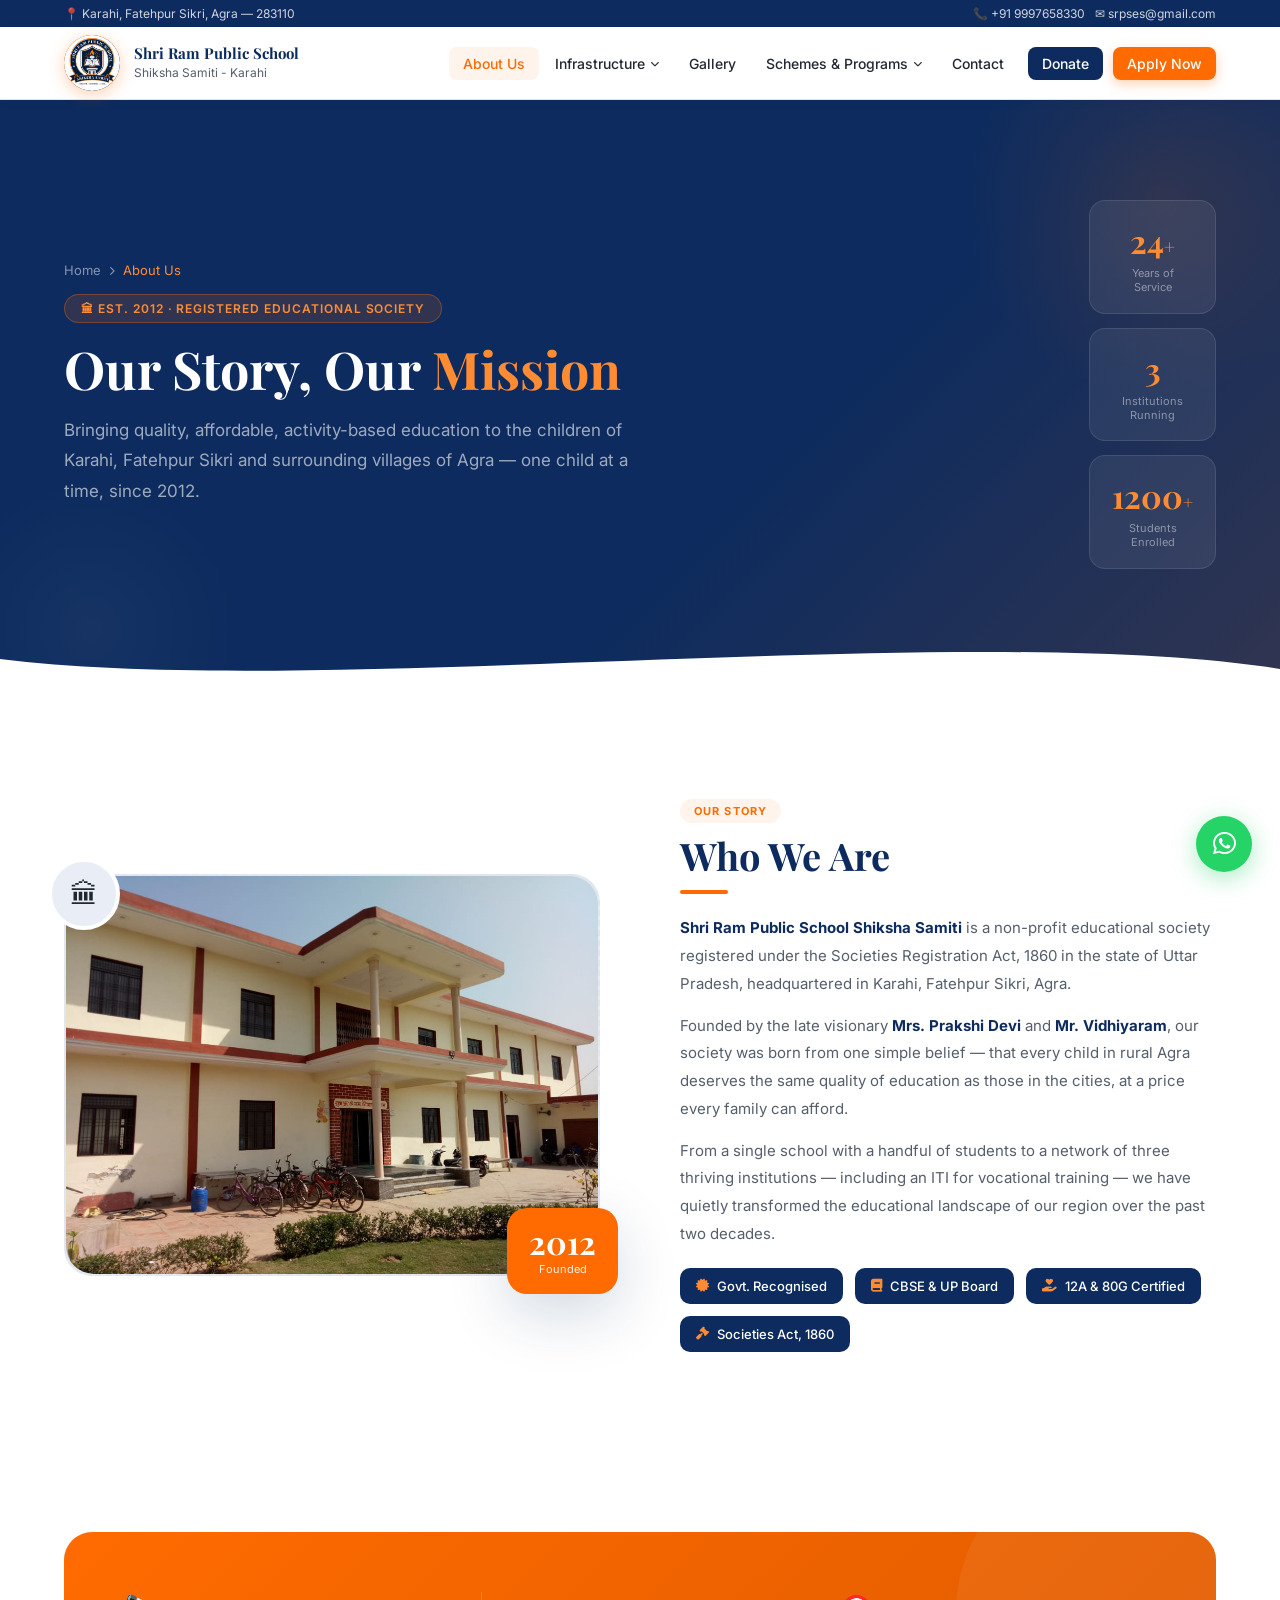
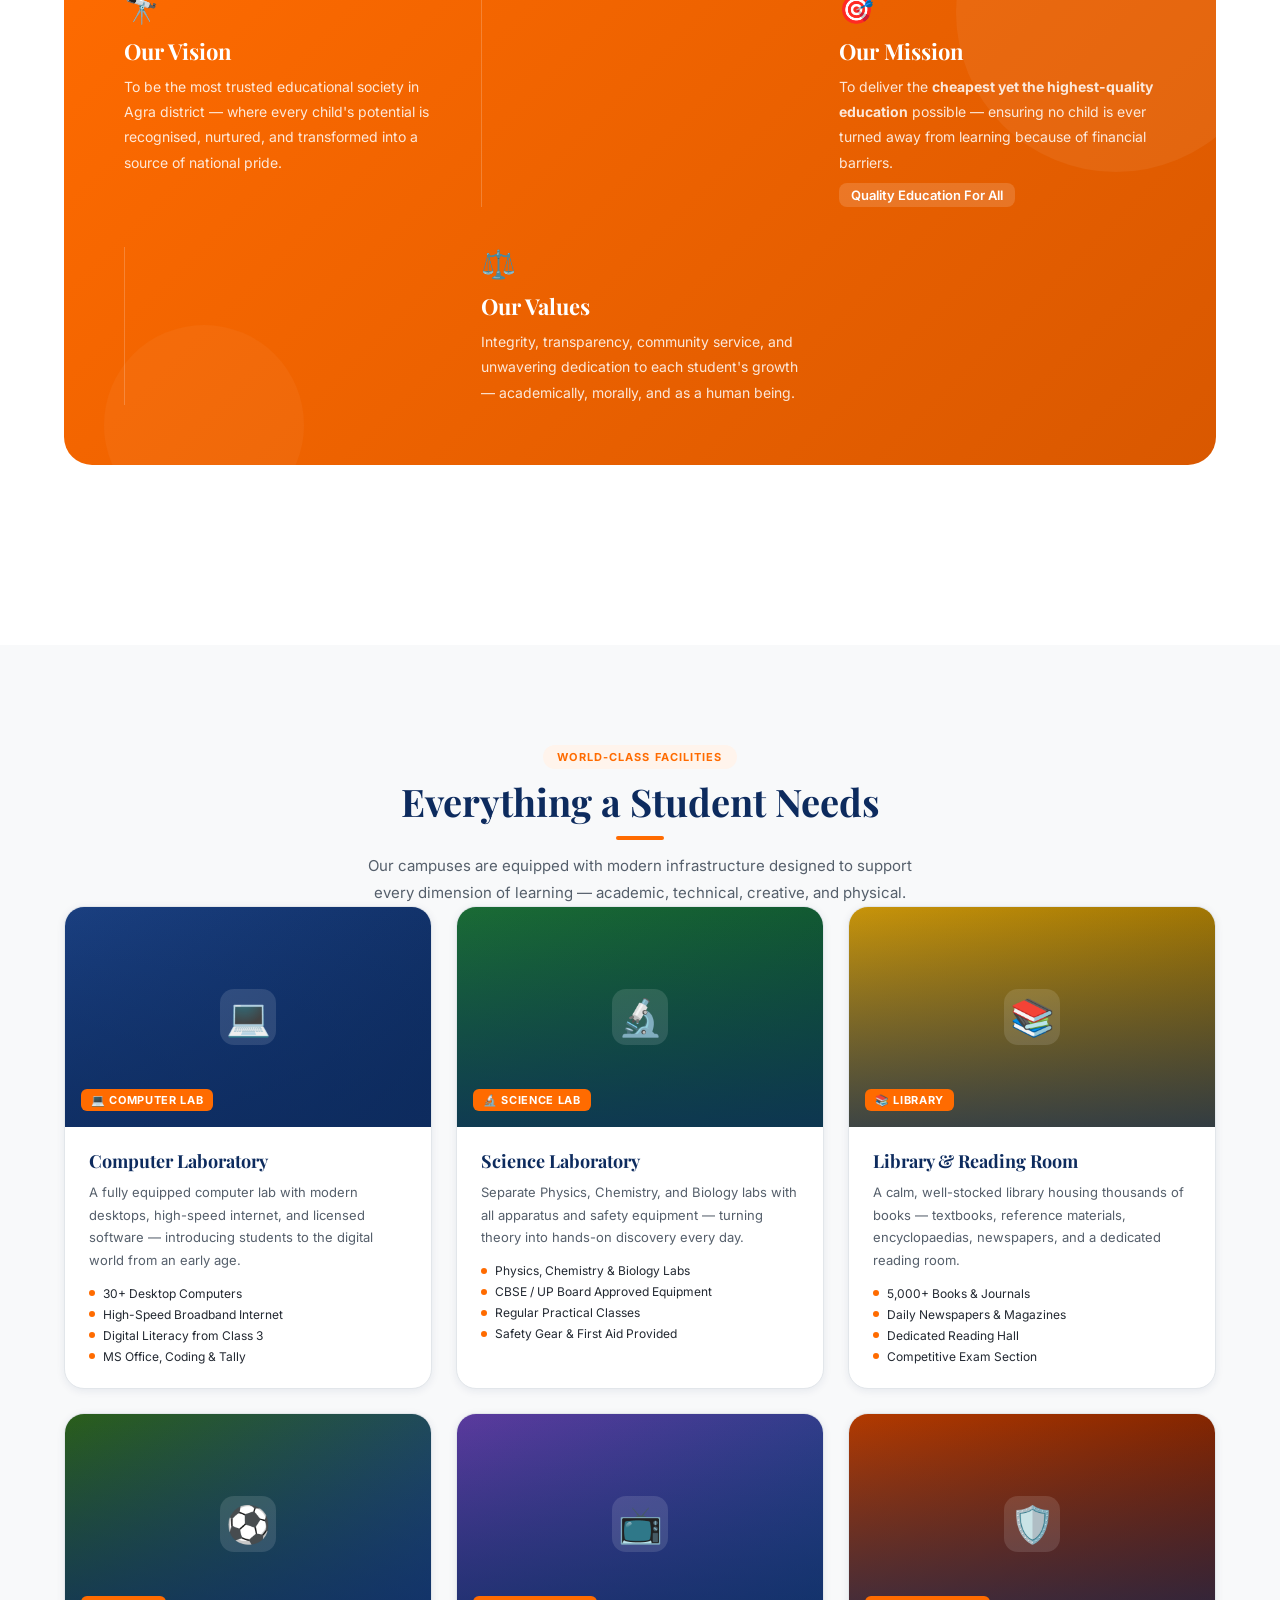
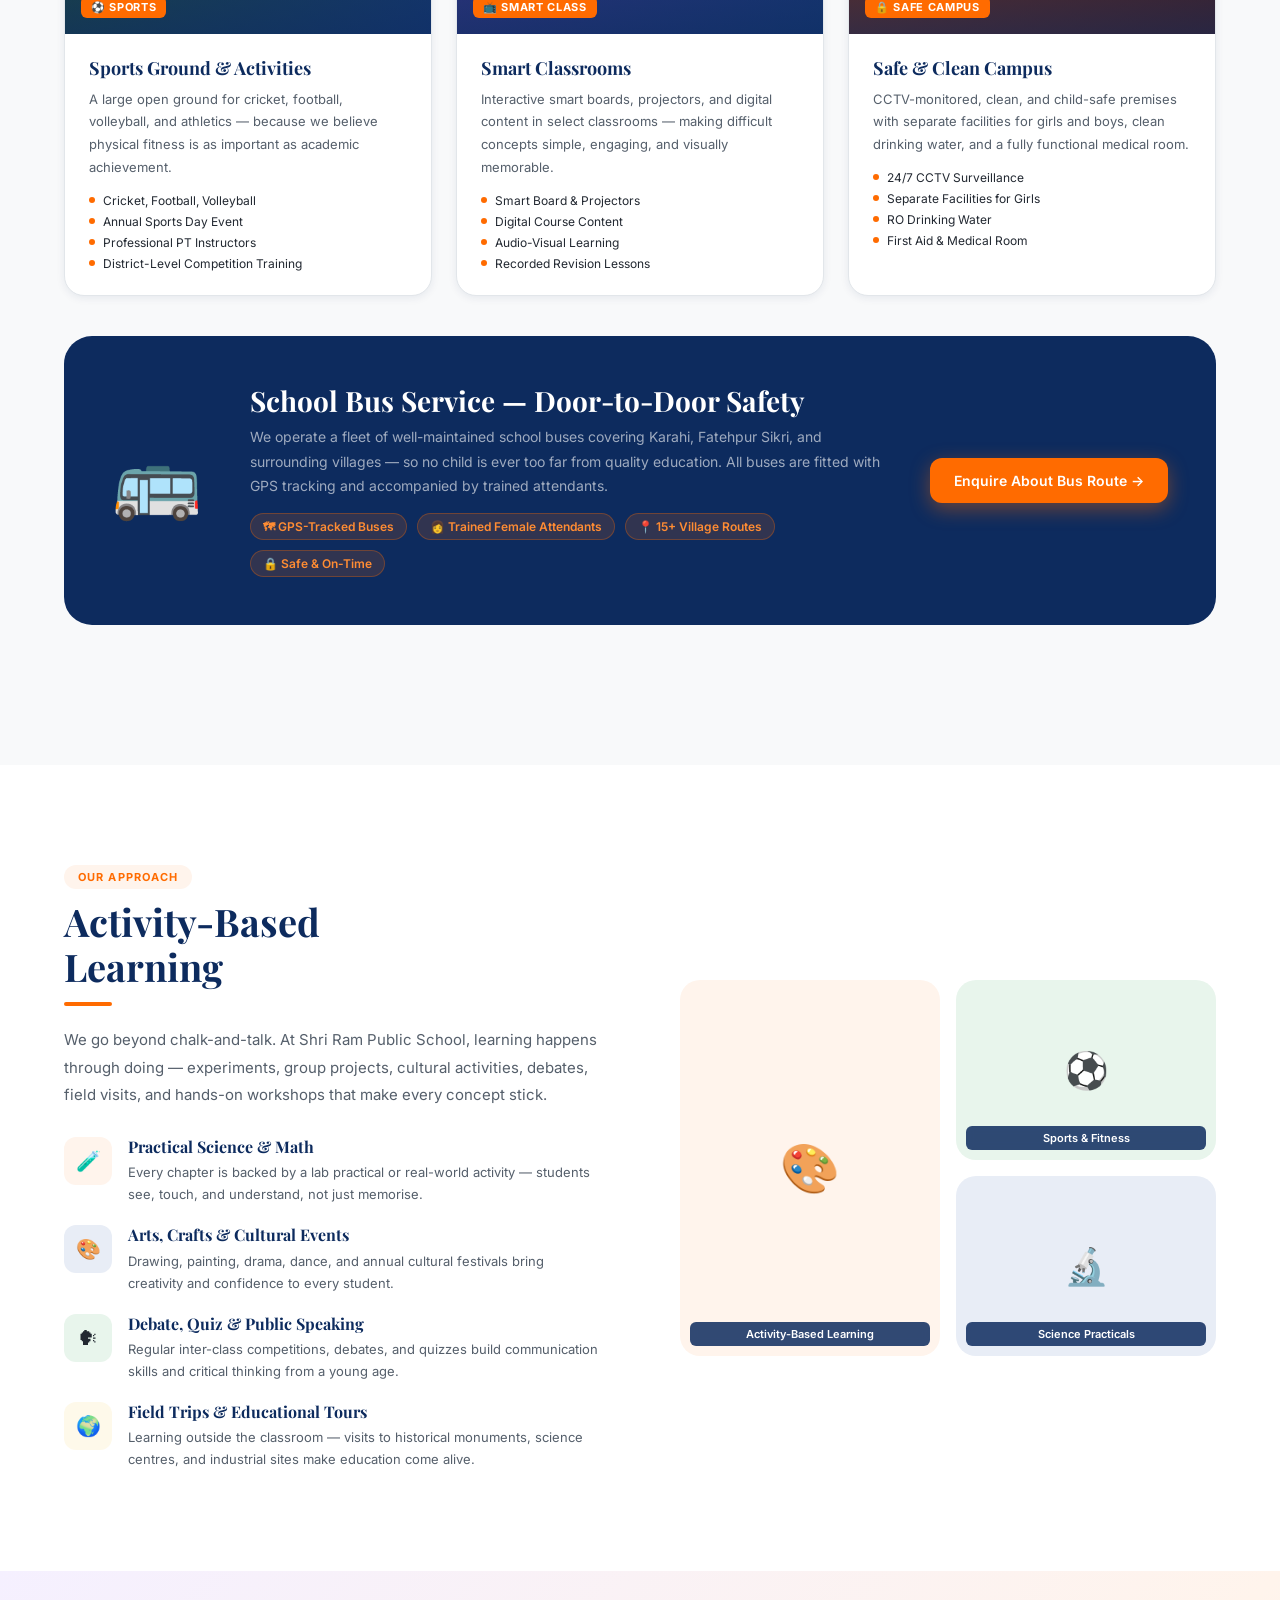
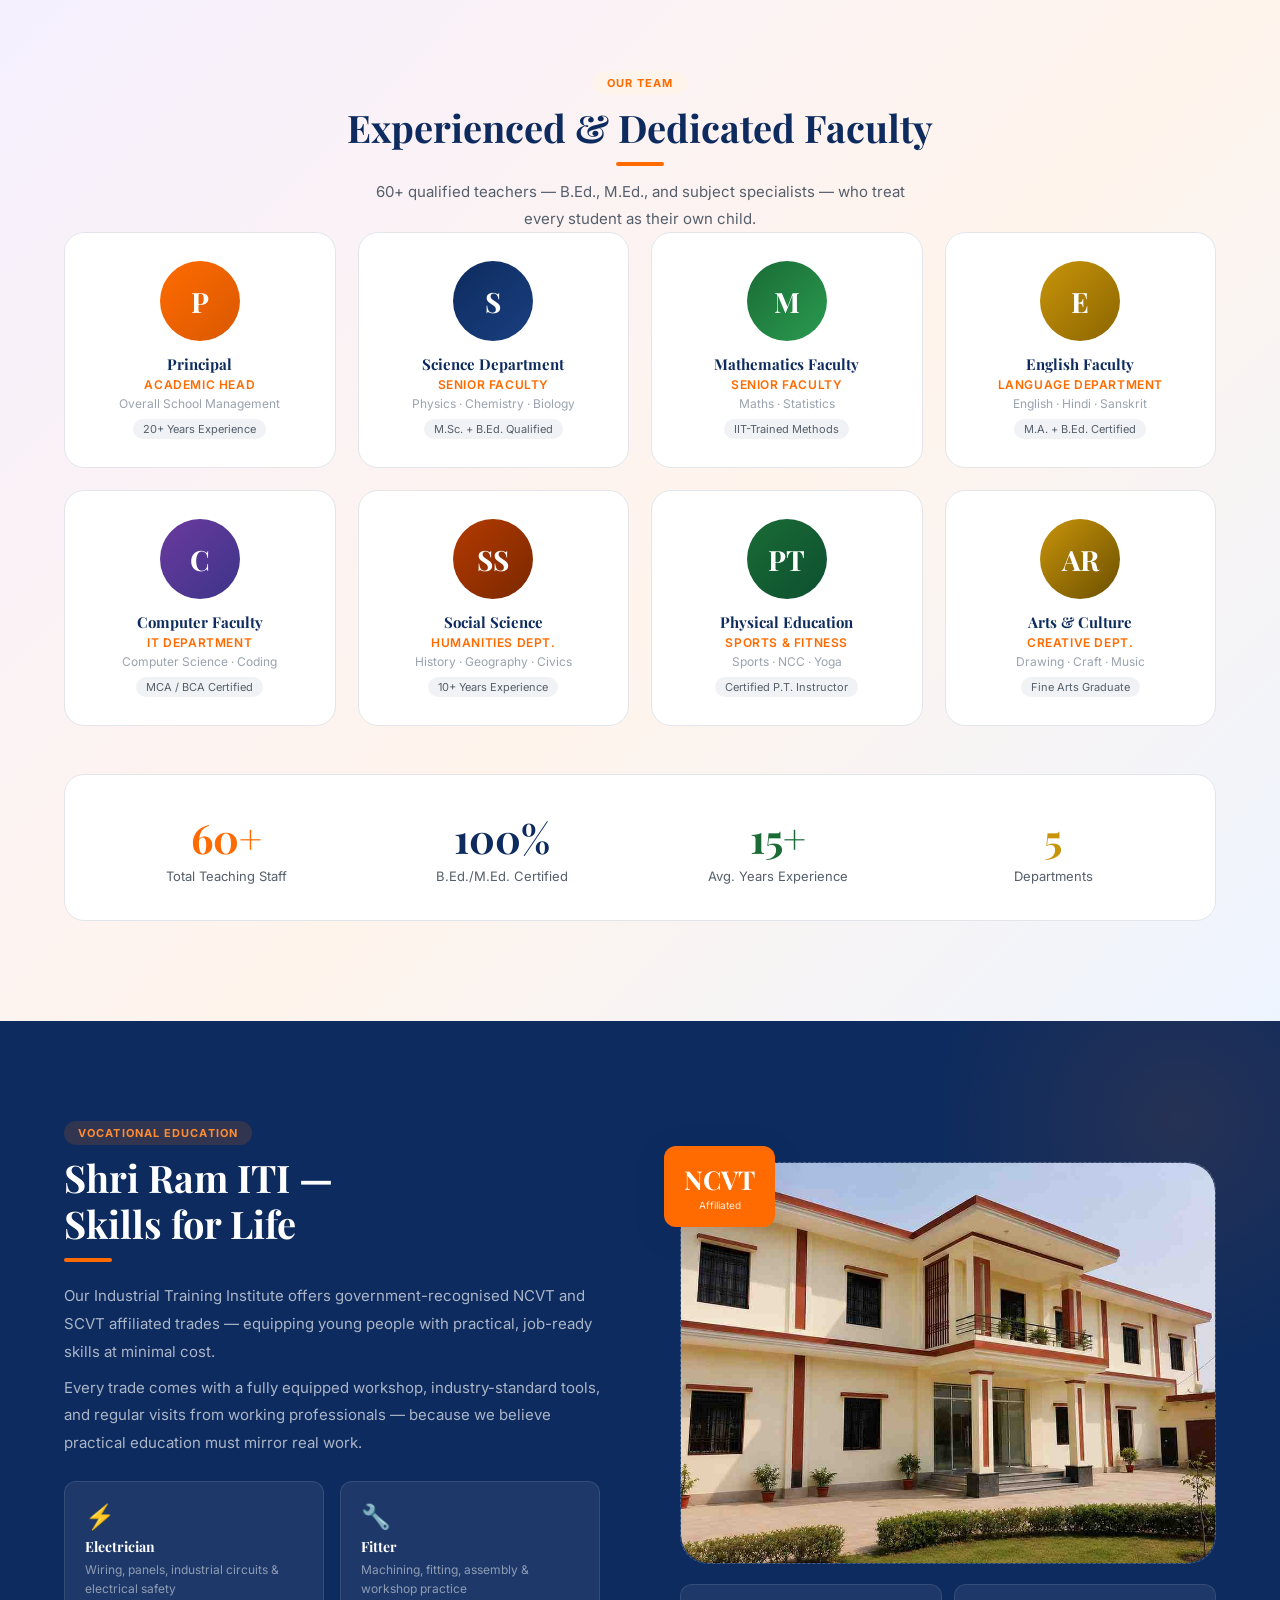
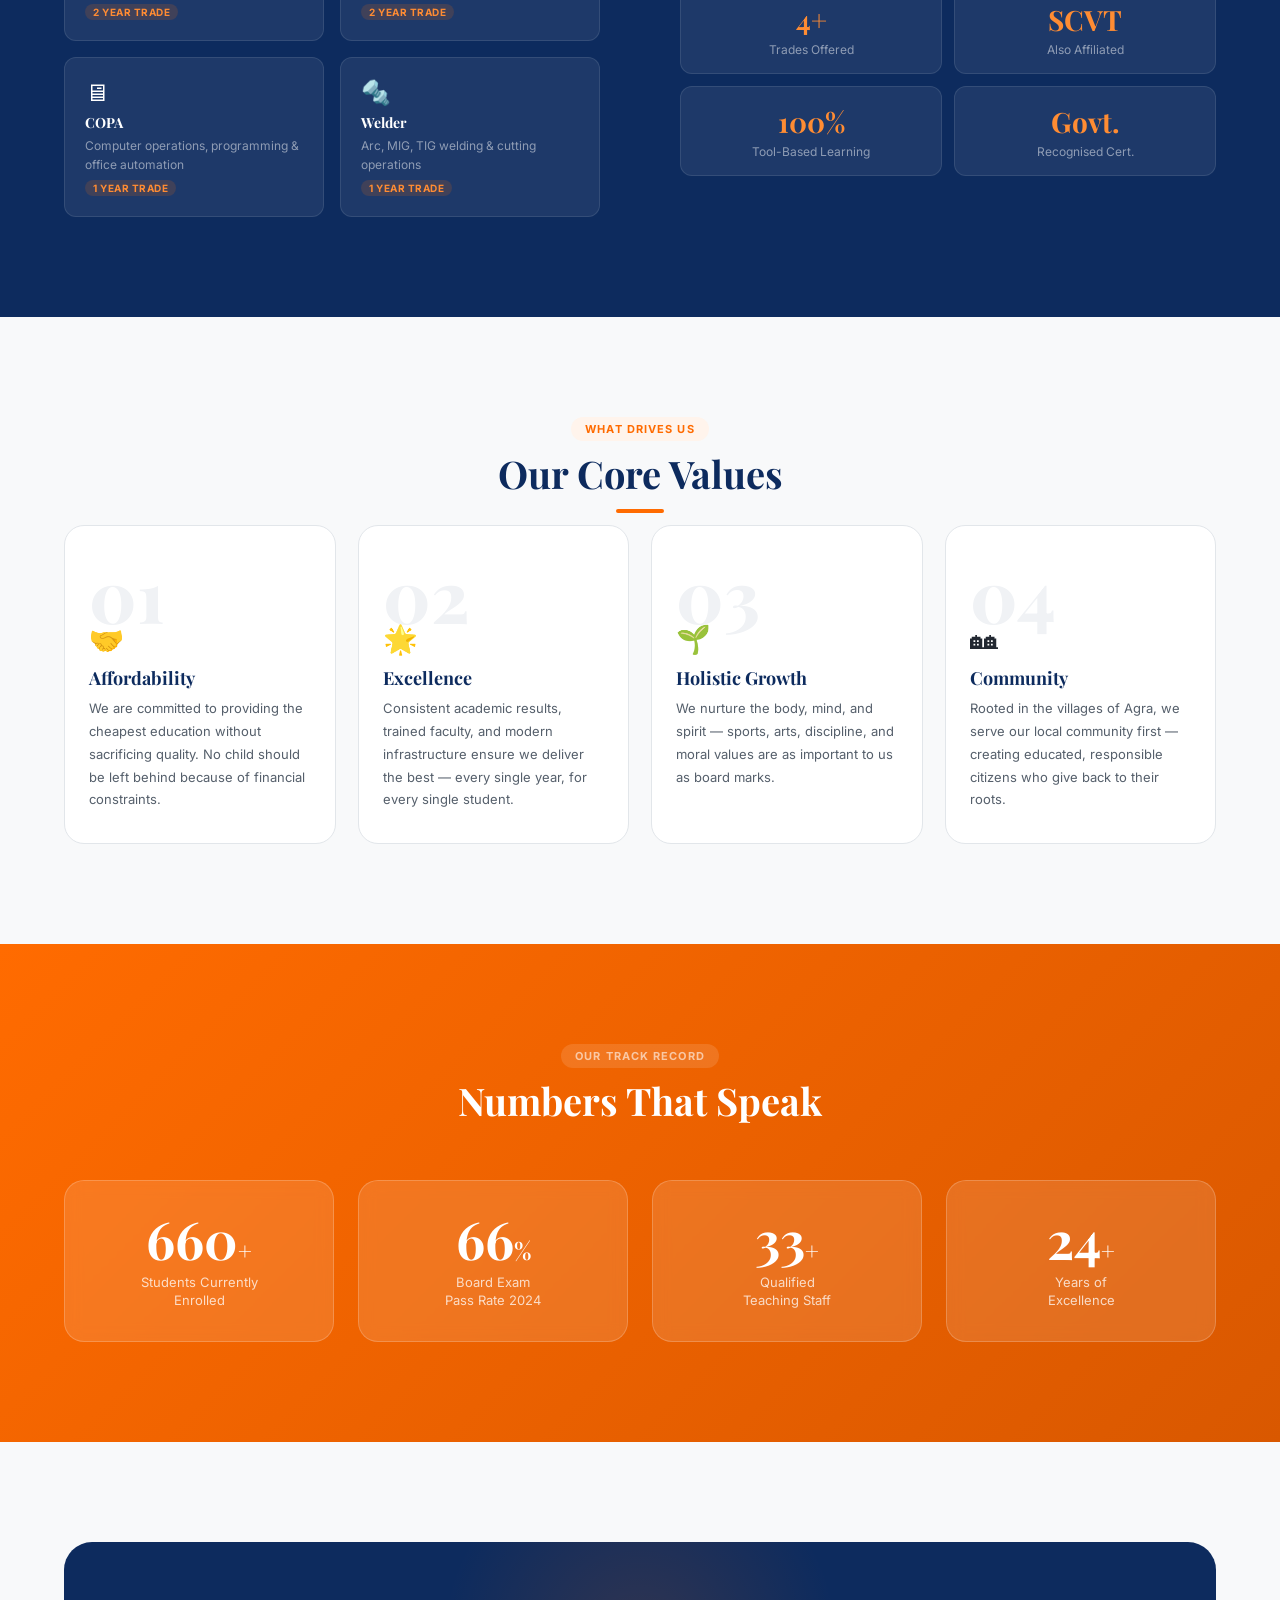
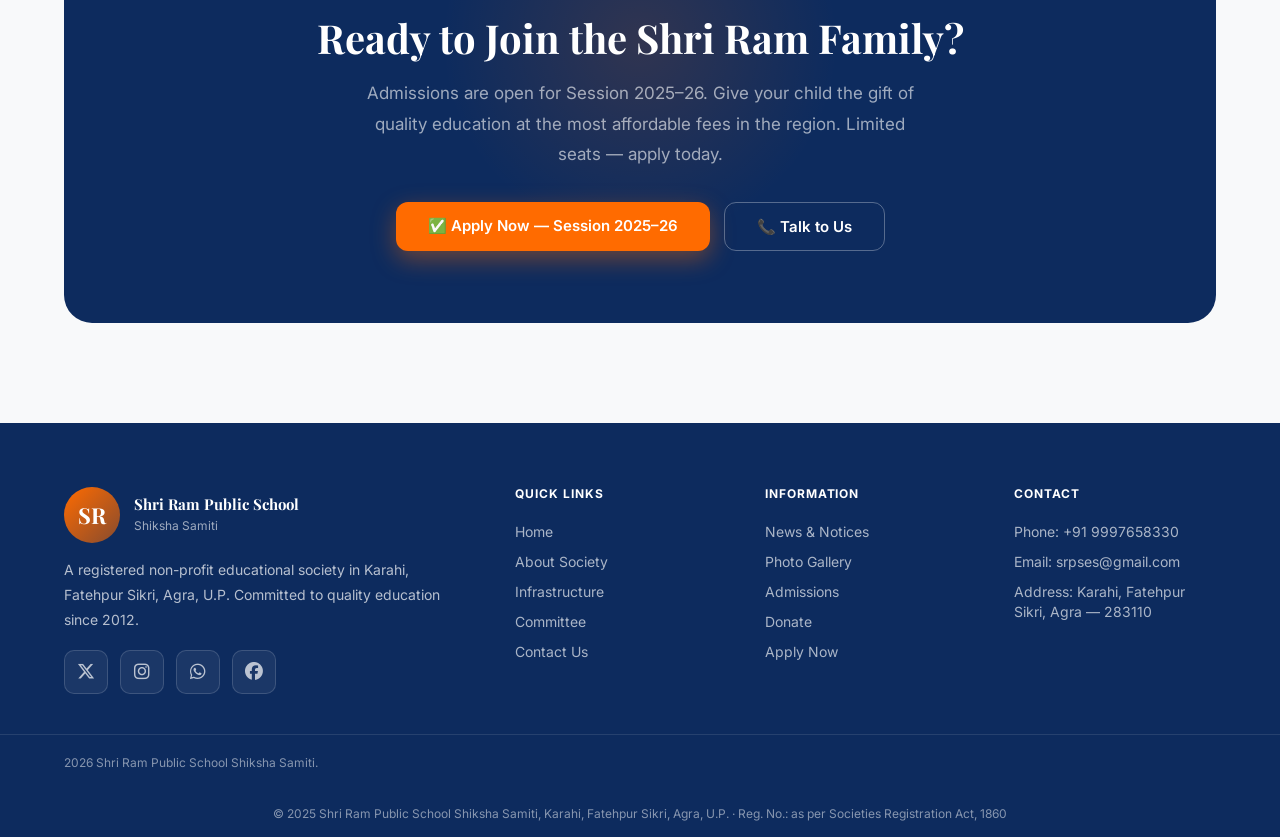
==== about.html @ e8f72272 "Add files via upload" ====
<!DOCTYPE html>
<html lang="en">
<head>
<meta charset="UTF-8">
<meta name="viewport" content="width=device-width, initial-scale=1.0, maximum-scale=1.0">
<title>About Us — Shri Ram Public School Shiksha Samiti</title>
<meta name="description" content="About Shri Ram Public School Shiksha Samiti — A registered educational society dedicated to quality, affordable, activity-based education in Karahi, Fatehpur Sikri, Agra, Uttar Pradesh.">
<link rel="preconnect" href="https://fonts.googleapis.com">
<link href="https://fonts.googleapis.com/css2?family=Playfair+Display:wght@600;700;800&family=Inter:wght@300;400;500;600;700&display=swap" rel="stylesheet">
<link rel="stylesheet" href="https://cdnjs.cloudflare.com/ajax/libs/font-awesome/6.5.0/css/all.min.css">
<style>
*,*::before,*::after{box-sizing:border-box;margin:0;padding:0;}
:root{
  --saffron:#FF6B00;--saffron-light:#FF8C33;--saffron-pale:#FFF4EC;--saffron-deep:#D95800;
  --navy:#0D2B5E;--navy-light:#1A3F80;--navy-pale:#E8EDF6;
  --green:#1A6B35;--green-light:#2A9B50;--green-pale:#E8F5EC;
  --gold:#C8940A;--gold-pale:#FEF9EA;
  --white:#FFFFFF;--gray-50:#F8F9FA;--gray-100:#F0F2F5;
  --gray-200:#E2E6EA;--gray-400:#9AA3AE;--gray-600:#555F6B;--gray-800:#222831;
  --shadow-sm:0 2px 8px rgba(13,43,94,0.08);--shadow-md:0 8px 32px rgba(13,43,94,0.13);--shadow-lg:0 20px 60px rgba(13,43,94,0.18);
  --radius:12px;--radius-lg:20px;--radius-xl:28px;
}
html{scroll-behavior:smooth;}
body{font-family:'Inter',sans-serif;color:var(--gray-800);background:var(--white);overflow-x:hidden;font-size:16px;}
h1,h2,h3,h4{font-family:'Playfair Display',serif;line-height:1.2;}
a{text-decoration:none;color:inherit;}
img{max-width:100%;height:auto;display:block;}

/* ── ANIMATIONS ── */
@keyframes fadeUp{from{opacity:0;transform:translateY(32px);}to{opacity:1;transform:translateY(0);}}
@keyframes fadeIn{from{opacity:0;}to{opacity:1;}}
@keyframes floatY{0%,100%{transform:translateY(0);}50%{transform:translateY(-10px);}}
@keyframes pulse{0%,100%{box-shadow:0 0 0 0 rgba(255,107,0,0.4);}70%{box-shadow:0 0 0 12px rgba(255,107,0,0);}}

.reveal{opacity:0;transform:translateY(28px);transition:opacity 0.7s ease,transform 0.7s ease;}
.reveal.visible{opacity:1;transform:translateY(0);}
.reveal-left{opacity:0;transform:translateX(-36px);transition:opacity 0.7s ease,transform 0.7s ease;}
.reveal-left.visible{opacity:1;transform:translateX(0);}
.reveal-right{opacity:0;transform:translateX(36px);transition:opacity 0.7s ease,transform 0.7s ease;}
.reveal-right.visible{opacity:1;transform:translateX(0);}
.reveal-scale{opacity:0;transform:scale(0.9);transition:opacity 0.7s ease,transform 0.7s ease;}
.reveal-scale.visible{opacity:1;transform:scale(1);}
.delay-1{transition-delay:0.1s!important;}
.delay-2{transition-delay:0.2s!important;}
.delay-3{transition-delay:0.3s!important;}
.delay-4{transition-delay:0.4s!important;}
.delay-5{transition-delay:0.5s!important;}

/* ── TOP BAR ── */
.topbar{background:var(--navy);color:rgba(255,255,255,0.8);font-size:12px;padding:6px 0;}
.topbar-inner{max-width:1200px;margin:0 auto;padding:0 clamp(16px,4vw,24px);display:flex;justify-content:space-between;align-items:center;flex-wrap:wrap;gap:4px;}
.topbar a{color:rgba(255,255,255,0.8);transition:color 0.2s;}
.topbar a:hover{color:var(--saffron-light);}
.topbar-left,.topbar-right{display:flex;align-items:center;gap:10px;flex-wrap:wrap;}

/* ── HEADER ── */
.header{position:sticky;top:0;z-index:1000;background:var(--white);border-bottom:1px solid var(--gray-200);box-shadow:var(--shadow-sm);transition:box-shadow 0.3s ease;}
.header.scrolled{box-shadow:var(--shadow-md);}
.nav-inner{max-width:1200px;margin:0 auto;padding:0 clamp(16px,4vw,24px);display:flex;align-items:center;justify-content:space-between;height:clamp(60px,10vw,72px);}
.logo{display:flex;align-items:center;gap:clamp(10px,2vw,14px);min-width:0;}
.logo-emblem{width:clamp(44px,8vw,56px);height:clamp(44px,8vw,56px);border-radius:50%;flex-shrink:0;background:linear-gradient(135deg,var(--saffron),var(--navy));display:flex;align-items:center;justify-content:center;font-family:'Playfair Display',serif;font-size:clamp(16px,3vw,22px);font-weight:700;color:white;box-shadow:0 4px 16px rgba(255,107,0,0.3);overflow:hidden;}
.logo-emblem img{width:100%;height:100%;object-fit:cover;border-radius:50%;}
.logo-text{line-height:1.2;min-width:0;}
.logo-text h1{font-size:clamp(12px,2.5vw,15px);color:var(--navy);font-weight:700;white-space:nowrap;overflow:hidden;text-overflow:ellipsis;}
.logo-text span{font-size:clamp(10px,2vw,11px);color:var(--gray-600);font-family:'Inter',sans-serif;font-weight:400;}
.nav-links{display:flex;align-items:center;gap:2px;}

/* Plain nav links */
.nav-links > a{
  padding:clamp(6px,1.5vw,8px) clamp(8px,2vw,14px);
  border-radius:8px;font-size:14px;font-weight:500;
  color:var(--gray-800);transition:all 0.2s ease;
}
.nav-links > a:hover{background:var(--saffron-pale);color:var(--saffron);}
.nav-links > a.active{color:var(--saffron);background:var(--saffron-pale);}

/* ---- DROPDOWN WRAPPER ---- */
.nav-dropdown{position:relative;display:flex;align-items:center;}
.nav-dropdown > .nav-drop-trigger{
  display:flex;align-items:center;gap:5px;
  padding:clamp(6px,1.5vw,8px) clamp(8px,2vw,14px);
  border-radius:8px;font-size:14px;font-weight:500;
  color:var(--gray-800);transition:all 0.2s ease;cursor:pointer;
  border:none;background:none;font-family:'Inter',sans-serif;
  white-space:nowrap;
}
.nav-dropdown > .nav-drop-trigger:hover,
.nav-dropdown:hover > .nav-drop-trigger{background:var(--saffron-pale);color:var(--saffron);}
.drop-caret{font-size:9px;transition:transform 0.25s ease;}
.nav-dropdown:hover .drop-caret{transform:rotate(180deg);}

/* ---- DROPDOWN PANEL ---- */
.drop-panel{
  position:absolute;top:calc(100% + 10px);left:0;
  min-width:230px;background:var(--white);
  border-radius:14px;border:1px solid var(--gray-200);
  box-shadow:0 16px 48px rgba(13,43,94,0.16);
  padding:8px;
  opacity:0;visibility:hidden;pointer-events:none;
  transform:translateY(-8px);
  transition:opacity 0.2s ease,transform 0.2s ease,visibility 0.2s ease;
  z-index:200;
}
.nav-dropdown:hover .drop-panel,
.nav-dropdown:focus-within .drop-panel{
  opacity:1;visibility:visible;pointer-events:all;transform:translateY(0);
}
.drop-panel::before{
  content:'';position:absolute;top:-6px;left:20px;
  width:12px;height:12px;background:var(--white);
  border-left:1px solid var(--gray-200);border-top:1px solid var(--gray-200);
  transform:rotate(45deg);border-radius:2px 0 0 0;
}
.drop-panel-header{
  font-size:10px;font-weight:700;letter-spacing:0.1em;text-transform:uppercase;
  color:var(--gray-400);padding:6px 12px 4px;margin-bottom:2px;
}
.drop-item{
  display:flex;align-items:center;gap:10px;
  padding:10px 12px;border-radius:10px;
  font-size:13px;font-weight:500;color:var(--gray-800);
  transition:background 0.18s,color 0.18s;cursor:pointer;
}
.drop-item:hover{background:var(--saffron-pale);color:var(--saffron);}
.drop-item-icon{
  width:32px;height:32px;border-radius:8px;flex-shrink:0;
  display:flex;align-items:center;justify-content:center;font-size:15px;
  background:var(--gray-100);transition:background 0.18s;
}
.drop-item:hover .drop-item-icon{background:rgba(255,107,0,0.12);}
.drop-item-title{font-weight:600;line-height:1.2;}
.drop-item-sub{font-size:11px;color:var(--gray-400);margin-top:1px;font-weight:400;}
.drop-divider{height:1px;background:var(--gray-100);margin:6px 4px;}

/* CTA buttons */
.nav-cta{background:var(--saffron);color:white!important;padding:clamp(8px,1.5vw,10px) clamp(14px,2.5vw,20px);border-radius:8px;font-size:14px;font-weight:600;transition:all 0.2s ease;margin-left:8px;box-shadow:0 4px 12px rgba(255,107,0,0.3);}
.nav-cta:hover{background:var(--saffron-light)!important;transform:translateY(-1px);}
.nav-donate{background:var(--navy);color:white!important;padding:clamp(8px,1.5vw,10px) clamp(14px,2.5vw,20px);border-radius:8px;font-size:14px;font-weight:600;transition:all 0.2s ease;margin-left:8px;}
.nav-donate:hover{background:var(--navy-light)!important;transform:translateY(-1px);}
.hamburger{display:none;flex-direction:column;gap:5px;cursor:pointer;padding:8px;border:none;background:none;}
.hamburger span{display:block;width:24px;height:2px;background:var(--navy);transition:all 0.3s;border-radius:2px;}

/* ── MOBILE MENU ── */
.mobile-menu{display:none;position:fixed;top:0;left:0;right:0;bottom:0;z-index:2000;background:var(--white);overflow-y:auto;}
.mobile-menu.open{display:flex;flex-direction:column;animation:fadeIn 0.2s ease;}
.mobile-menu-header{display:flex;justify-content:space-between;align-items:center;padding:clamp(16px,4vw,24px);border-bottom:1px solid var(--gray-100);}
.mobile-close{font-size:28px;cursor:pointer;color:var(--gray-800);background:none;border:none;line-height:1;}
.mobile-nav-links{padding:clamp(12px,3vw,16px);display:flex;flex-direction:column;gap:4px;}
.mobile-nav-links > a,
.mobile-nav-links > .mob-drop-wrap > .mob-drop-btn{
  display:flex;align-items:center;gap:12px;
  padding:clamp(14px,3.5vw,18px) clamp(16px,4vw,20px);
  font-size:clamp(15px,3.5vw,17px);font-weight:500;
  border-radius:12px;color:var(--gray-800);
  transition:background 0.2s,color 0.2s;
  width:100%;border:none;background:none;font-family:'Inter',sans-serif;cursor:pointer;text-align:left;
}
.mobile-nav-links > a:hover,
.mobile-nav-links > .mob-drop-wrap > .mob-drop-btn:hover{background:var(--saffron-pale);color:var(--saffron);}
.mob-drop-btn{justify-content:space-between;}
.mob-drop-btn .mob-caret{font-size:11px;transition:transform 0.25s;}
.mob-drop-btn.open .mob-caret{transform:rotate(180deg);}
.mob-drop-list{
  display:none;flex-direction:column;gap:2px;
  padding:6px 10px 10px 20px;
  border-left:2px solid var(--saffron-pale);
  margin:2px 16px 8px 16px;border-radius:0 0 8px 8px;
}
.mob-drop-list.open{display:flex;}
.mob-drop-list a{
  display:flex;align-items:center;gap:10px;
  padding:10px 12px;font-size:14px;font-weight:500;
  color:var(--gray-800);border-radius:8px;transition:background 0.18s,color 0.18s;
}
.mob-drop-list a:hover{background:var(--saffron-pale);color:var(--saffron);}
.mob-drop-list a span{font-size:16px;}
.mobile-nav-links a.cta-mobile{background:var(--saffron);color:white;margin-top:12px;text-align:center;justify-content:center;}
.mobile-nav-links a.donate-mobile{background:var(--navy);color:white;text-align:center;justify-content:center;}

/* ── PAGE HERO ── */
.page-hero{background:var(--navy);position:relative;overflow:hidden;padding:clamp(60px,10vw,100px) 0 clamp(80px,12vw,130px);}
.page-hero-bg{position:absolute;inset:0;background:url('https://images.unsplash.com/photo-1580582932707-520aed937b7b?w=1600&q=80') center/cover no-repeat;opacity:0.07;}
.page-hero-grad{position:absolute;inset:0;background:linear-gradient(135deg,rgba(13,43,94,0.98) 0%,rgba(13,43,94,0.85) 60%,rgba(255,107,0,0.15) 100%);}
.hero-orb1{position:absolute;width:400px;height:400px;border-radius:50%;background:radial-gradient(circle,rgba(255,107,0,0.12) 0%,transparent 70%);top:-100px;right:-80px;}
.hero-orb2{position:absolute;width:300px;height:300px;border-radius:50%;background:radial-gradient(circle,rgba(255,255,255,0.04) 0%,transparent 70%);bottom:-80px;left:-60px;}
.page-hero-inner{position:relative;z-index:2;max-width:1200px;margin:0 auto;padding:0 clamp(16px,4vw,24px);display:grid;grid-template-columns:1fr auto;align-items:center;gap:40px;}
.breadcrumb{display:flex;align-items:center;gap:8px;font-size:13px;color:rgba(255,255,255,0.5);margin-bottom:16px;}
.breadcrumb a{color:rgba(255,255,255,0.5);transition:color 0.2s;}
.breadcrumb a:hover{color:var(--saffron-light);}
.breadcrumb span{color:var(--saffron-light);}
.page-hero-badge{display:inline-flex;align-items:center;gap:8px;background:rgba(255,107,0,0.15);border:1px solid rgba(255,107,0,0.35);color:var(--saffron-light);padding:6px 16px;border-radius:50px;font-size:12px;font-weight:600;letter-spacing:0.08em;text-transform:uppercase;margin-bottom:16px;animation:fadeUp 0.6s ease 0.1s both;}
.page-hero h2{font-size:clamp(28px,6vw,52px);color:white;line-height:1.15;font-weight:700;animation:fadeUp 0.6s ease 0.2s both;}
.page-hero h2 span{color:var(--saffron-light);}
.page-hero-sub{font-size:clamp(14px,2.5vw,17px);color:rgba(255,255,255,0.6);line-height:1.8;margin-top:16px;max-width:580px;animation:fadeUp 0.6s ease 0.3s both;}
.page-hero-side{display:flex;flex-direction:column;gap:14px;animation:fadeUp 0.6s ease 0.35s both;}
.quick-stat{background:rgba(255,255,255,0.07);border:1px solid rgba(255,255,255,0.1);border-radius:16px;padding:18px 22px;text-align:center;min-width:120px;backdrop-filter:blur(8px);}
.quick-stat .qs-num{font-family:'Playfair Display',serif;font-size:clamp(24px,4vw,32px);font-weight:700;color:var(--saffron-light);}
.quick-stat .qs-lbl{font-size:11px;color:rgba(255,255,255,0.45);margin-top:4px;line-height:1.3;}
.page-hero-wave{position:absolute;bottom:0;left:0;right:0;z-index:2;line-height:0;}
.page-hero-wave svg{display:block;width:100%;height:clamp(48px,7vw,80px);}

/* ── LAYOUT ── */
.container{max-width:1200px;margin:0 auto;padding:0 clamp(16px,4vw,24px);}
.section{padding:clamp(60px,9vw,100px) 0;}
.section-alt{background:var(--gray-50);}
.section-label{display:inline-block;font-size:11px;font-weight:700;letter-spacing:0.1em;text-transform:uppercase;color:var(--saffron);background:var(--saffron-pale);padding:5px 14px;border-radius:50px;margin-bottom:10px;}
.section-title{font-size:clamp(24px,4.5vw,38px);color:var(--navy);line-height:1.2;margin-bottom:12px;}
.section-sub{font-size:15px;color:var(--gray-600);line-height:1.8;max-width:560px;}
.title-line{width:48px;height:4px;background:var(--saffron);border-radius:2px;margin:12px 0 20px;}

/* ── STORY ── */
.story-grid{display:grid;grid-template-columns:1fr 1fr;gap:clamp(40px,7vw,80px);align-items:center;}
.story-img-wrap{position:relative;}
.story-img-slot{width:100%;aspect-ratio:4/3;border-radius:var(--radius-xl);background:linear-gradient(135deg,var(--navy-pale),#dbe5f5);display:flex;align-items:center;justify-content:center;flex-direction:column;gap:12px;overflow:hidden;border:2px dashed var(--gray-200);}
.story-img-slot img{width:100%;height:100%;object-fit:cover;border-radius:var(--radius-xl);}
.story-floating-badge{position:absolute;bottom:-18px;right:-18px;background:var(--saffron);color:white;border-radius:var(--radius-lg);padding:18px 22px;text-align:center;box-shadow:var(--shadow-lg);animation:floatY 3.5s ease-in-out infinite;}
.sfb-num{font-family:'Playfair Display',serif;font-size:32px;font-weight:700;line-height:1;}
.sfb-txt{font-size:11px;opacity:0.88;margin-top:4px;}
.story-accent-box{position:absolute;top:-16px;left:-16px;width:72px;height:72px;border-radius:50%;background:var(--navy-pale);border:4px solid white;display:flex;align-items:center;justify-content:center;font-size:28px;}
.story-para{font-size:15px;color:var(--gray-600);line-height:1.85;margin-bottom:14px;}
.story-para strong{color:var(--navy);}
.reg-info{display:flex;gap:12px;flex-wrap:wrap;margin-top:20px;}
.reg-chip{display:flex;align-items:center;gap:8px;background:var(--navy);color:white;border-radius:10px;padding:10px 16px;font-size:13px;font-weight:500;}
.reg-chip i{color:var(--saffron-light);}

/* ── MISSION BANNER ── */
.mission-banner{background:linear-gradient(135deg,var(--saffron) 0%,var(--saffron-deep) 100%);color:white;border-radius:var(--radius-xl);padding:clamp(36px,6vw,60px) clamp(24px,5vw,60px);position:relative;overflow:hidden;margin:clamp(40px,7vw,80px) 0;}
.mb-orb{position:absolute;width:320px;height:320px;border-radius:50%;background:rgba(255,255,255,0.06);top:-80px;right:-60px;}
.mb-orb2{position:absolute;width:200px;height:200px;border-radius:50%;background:rgba(255,255,255,0.04);bottom:-60px;left:40px;}
.mission-banner-inner{position:relative;z-index:2;display:grid;grid-template-columns:1fr 1fr 1fr;gap:clamp(20px,4vw,40px);align-items:start;}
.mb-divider{width:1px;background:rgba(255,255,255,0.2);align-self:stretch;}
.mb-icon{font-size:28px;margin-bottom:12px;}
.mb-item h3{font-size:clamp(18px,3vw,22px);margin-bottom:10px;}
.mb-item p{font-size:14px;opacity:0.85;line-height:1.8;}
.mb-highlight{display:inline-block;background:rgba(255,255,255,0.15);border-radius:8px;padding:4px 12px;font-weight:600;margin-top:8px;font-size:13px;}

/* ── FACILITIES ── */
.facilities-grid{display:grid;grid-template-columns:repeat(3,1fr);gap:clamp(16px,3vw,24px);}
.fac-card{background:var(--white);border-radius:var(--radius-lg);overflow:hidden;border:1px solid var(--gray-200);transition:all 0.35s ease;box-shadow:var(--shadow-sm);}
.fac-card:hover{transform:translateY(-6px);box-shadow:var(--shadow-md);border-color:transparent;}
.fac-img-slot{width:100%;height:clamp(160px,18vw,220px);background:linear-gradient(135deg,var(--navy),var(--navy-light));display:flex;align-items:center;justify-content:center;flex-direction:column;gap:8px;overflow:hidden;position:relative;}
.fac-img-slot img{width:100%;height:100%;object-fit:cover;}
.fac-img-overlay{position:absolute;inset:0;background:linear-gradient(to top,rgba(13,43,94,0.7),transparent);display:flex;align-items:flex-end;padding:16px;}
.fac-img-tag{background:var(--saffron);color:white;font-size:11px;font-weight:700;padding:4px 10px;border-radius:6px;text-transform:uppercase;letter-spacing:0.06em;}
.fac-icon-wrap{width:56px;height:56px;border-radius:14px;background:rgba(255,255,255,0.12);display:flex;align-items:center;justify-content:center;font-size:26px;}
.fac-body{padding:clamp(16px,3vw,24px);}
.fac-body h3{font-size:clamp(15px,2.5vw,18px);color:var(--navy);margin-bottom:8px;}
.fac-body p{font-size:13px;color:var(--gray-600);line-height:1.75;}
.fac-features{margin-top:14px;display:flex;flex-direction:column;gap:6px;}
.fac-feat{display:flex;align-items:center;gap:8px;font-size:12px;color:var(--gray-700);}
.fac-feat::before{content:'';width:6px;height:6px;border-radius:50%;background:var(--saffron);flex-shrink:0;}

/* ── TRANSPORT ── */
.transport-strip{background:var(--navy);border-radius:var(--radius-xl);padding:clamp(28px,5vw,48px) clamp(24px,5vw,48px);display:grid;grid-template-columns:auto 1fr auto;gap:clamp(24px,4vw,48px);align-items:center;margin:clamp(24px,4vw,40px) 0;}
.ts-icon{font-size:clamp(48px,8vw,72px);animation:floatY 3s ease-in-out infinite;}
.ts-content h3{font-family:'Playfair Display',serif;font-size:clamp(20px,3.5vw,28px);color:white;margin-bottom:8px;}
.ts-content p{font-size:14px;color:rgba(255,255,255,0.6);line-height:1.75;}
.ts-features{display:flex;gap:10px;flex-wrap:wrap;margin-top:14px;}
.ts-tag{background:rgba(255,107,0,0.15);border:1px solid rgba(255,107,0,0.3);color:var(--saffron-light);padding:5px 12px;border-radius:50px;font-size:12px;font-weight:600;}
.ts-btn{background:var(--saffron);color:white;padding:14px 24px;border-radius:12px;font-size:14px;font-weight:600;white-space:nowrap;transition:all 0.2s;box-shadow:0 6px 20px rgba(255,107,0,0.4);animation:pulse 2.5s ease-in-out infinite;}
.ts-btn:hover{background:var(--saffron-light);transform:translateY(-2px);}

/* ── LEARNING ── */
.learning-grid{display:grid;grid-template-columns:1fr 1fr;gap:clamp(40px,7vw,80px);align-items:center;}
.learning-visual{display:grid;grid-template-columns:1fr 1fr;gap:clamp(12px,2vw,16px);}
.lv-card{border-radius:var(--radius-lg);overflow:hidden;position:relative;}
.lv-card:first-child{grid-row:span 2;}
.lv-img-slot{width:100%;height:100%;min-height:clamp(160px,22vw,280px);background:linear-gradient(135deg,var(--saffron-pale),#fde8d4);display:flex;align-items:center;justify-content:center;font-size:40px;overflow:hidden;position:relative;}
.lv-img-slot img{width:100%;height:100%;object-fit:cover;}
.lv-label{position:absolute;bottom:10px;left:10px;right:10px;background:rgba(13,43,94,0.85);color:white;font-size:11px;font-weight:600;padding:5px 10px;border-radius:6px;text-align:center;backdrop-filter:blur(4px);}
.approach-list{display:flex;flex-direction:column;gap:clamp(14px,2.5vw,20px);}
.ap-item{display:flex;gap:16px;align-items:flex-start;}
.ap-icon{width:48px;height:48px;border-radius:12px;flex-shrink:0;display:flex;align-items:center;justify-content:center;font-size:20px;}
.ap-icon.orange{background:var(--saffron-pale);}
.ap-icon.navy{background:var(--navy-pale);}
.ap-icon.green{background:var(--green-pale);}
.ap-icon.gold{background:var(--gold-pale);}
.ap-item h4{font-size:clamp(14px,2.2vw,16px);color:var(--navy);margin-bottom:5px;}
.ap-item p{font-size:13px;color:var(--gray-600);line-height:1.7;}

/* ── FACULTY ── */
.faculty-section{background:linear-gradient(135deg,#F5F0FF 0%,#FFF4EC 55%,#EEF4FF 100%);}
.faculty-grid{display:grid;grid-template-columns:repeat(4,1fr);gap:clamp(14px,2.5vw,22px);}
.faculty-card{background:var(--white);border-radius:var(--radius-lg);padding:clamp(20px,3.5vw,28px) clamp(14px,2.5vw,20px);text-align:center;border:1px solid var(--gray-200);transition:all 0.35s ease;position:relative;overflow:hidden;}
.faculty-card::after{content:'';position:absolute;bottom:0;left:0;right:0;height:3px;background:var(--saffron);transform:scaleX(0);transition:transform 0.3s ease;}
.faculty-card:hover{transform:translateY(-5px);box-shadow:var(--shadow-md);}
.faculty-card:hover::after{transform:scaleX(1);}
.faculty-avatar{width:clamp(64px,10vw,80px);height:clamp(64px,10vw,80px);border-radius:50%;margin:0 auto 14px;display:flex;align-items:center;justify-content:center;font-family:'Playfair Display',serif;font-size:clamp(20px,3.5vw,28px);font-weight:700;color:white;}
.faculty-card h4{font-size:clamp(13px,2.2vw,15px);color:var(--navy);margin-bottom:4px;}
.faculty-card .f-role{font-size:12px;color:var(--saffron);font-weight:600;text-transform:uppercase;letter-spacing:0.05em;}
.faculty-card .f-dept{font-size:12px;color:var(--gray-400);margin-top:4px;}
.faculty-card .f-exp{font-size:11px;color:var(--gray-600);margin-top:8px;background:var(--gray-100);border-radius:50px;padding:3px 10px;display:inline-block;}

/* ── VALUES ── */
.values-grid{display:grid;grid-template-columns:repeat(4,1fr);gap:clamp(14px,2.5vw,22px);}
.val-card{background:var(--white);border-radius:var(--radius-lg);padding:clamp(22px,4vw,32px) clamp(16px,3vw,24px);border:1px solid var(--gray-200);transition:all 0.35s ease;position:relative;overflow:hidden;}
.val-card:hover{transform:translateY(-5px);box-shadow:var(--shadow-md);}
.val-num{font-family:'Playfair Display',serif;font-size:clamp(48px,8vw,72px);font-weight:800;line-height:1;color:var(--gray-100);margin-bottom:-8px;position:relative;z-index:0;}
.val-icon{font-size:28px;margin-bottom:12px;position:relative;z-index:1;}
.val-card h3{font-size:clamp(15px,2.5vw,18px);color:var(--navy);margin-bottom:8px;position:relative;z-index:1;}
.val-card p{font-size:13px;color:var(--gray-600);line-height:1.75;position:relative;z-index:1;}

/* ── ITI ── */
.iti-section{background:var(--navy);color:white;position:relative;overflow:hidden;}
.iti-orb{position:absolute;width:500px;height:500px;border-radius:50%;background:radial-gradient(circle,rgba(255,107,0,0.1),transparent 70%);top:-150px;right:-150px;}
.iti-inner{position:relative;z-index:2;display:grid;grid-template-columns:1fr 1fr;gap:clamp(40px,7vw,80px);align-items:center;}
.iti-trades{display:grid;grid-template-columns:1fr 1fr;gap:clamp(12px,2vw,16px);margin-top:24px;}
.iti-trade{background:rgba(255,255,255,0.07);border:1px solid rgba(255,255,255,0.1);border-radius:12px;padding:clamp(14px,2.5vw,20px);transition:all 0.3s;}
.iti-trade:hover{background:rgba(255,107,0,0.12);border-color:rgba(255,107,0,0.3);}
.iti-trade-icon{font-size:24px;margin-bottom:8px;}
.iti-trade h4{font-size:14px;color:white;margin-bottom:4px;}
.iti-trade p{font-size:12px;color:rgba(255,255,255,0.5);line-height:1.6;}
.iti-trade .duration{display:inline-block;background:rgba(255,107,0,0.15);color:var(--saffron-light);font-size:10px;font-weight:700;padding:2px 8px;border-radius:50px;margin-top:6px;text-transform:uppercase;letter-spacing:0.05em;}
.iti-visual{position:relative;}
.iti-img-slot{width:100%;aspect-ratio:4/3;border-radius:var(--radius-xl);background:rgba(255,255,255,0.05);border:1px dashed rgba(255,255,255,0.2);display:flex;align-items:center;justify-content:center;flex-direction:column;gap:10px;overflow:hidden;}
.iti-img-slot img{width:100%;height:100%;object-fit:cover;border-radius:var(--radius-xl);}
.iti-badge{position:absolute;top:-16px;left:-16px;background:var(--saffron);color:white;border-radius:var(--radius);padding:16px 20px;text-align:center;box-shadow:var(--shadow-md);}
.iti-badge .ib-num{font-family:'Playfair Display',serif;font-size:26px;font-weight:700;}
.iti-badge .ib-txt{font-size:10px;opacity:0.85;margin-top:2px;}

/* ── ACHIEVEMENTS ── */
.achievements-section{background:linear-gradient(135deg,var(--saffron) 0%,var(--saffron-deep) 100%);padding:clamp(60px,9vw,100px) 0;color:white;position:relative;overflow:hidden;}
.ach-bg{position:absolute;inset:0;background:url('https://images.unsplash.com/photo-1427504494785-3a9ca7044f45?w=1200&q=40') center/cover;opacity:0.08;}
.ach-grid{display:grid;grid-template-columns:repeat(4,1fr);gap:clamp(16px,3vw,24px);position:relative;z-index:2;}
.ach-card{background:rgba(255,255,255,0.12);backdrop-filter:blur(8px);border:1px solid rgba(255,255,255,0.2);border-radius:var(--radius-lg);padding:clamp(22px,4vw,32px) clamp(14px,2.5vw,22px);text-align:center;transition:all 0.3s;}
.ach-card:hover{background:rgba(255,255,255,0.18);transform:translateY(-4px);}
.ach-num{font-family:'Playfair Display',serif;font-size:clamp(36px,6vw,52px);font-weight:700;line-height:1;}
.ach-unit{font-size:clamp(18px,3vw,24px);}
.ach-lbl{font-size:13px;opacity:0.75;margin-top:8px;line-height:1.4;}

/* ── CTA ── */
.cta-section{background:var(--gray-50);padding:clamp(60px,9vw,100px) 0;}
.cta-box{background:var(--navy);border-radius:var(--radius-xl);padding:clamp(40px,7vw,72px) clamp(24px,5vw,64px);text-align:center;position:relative;overflow:hidden;}
.cta-orb{position:absolute;width:400px;height:400px;border-radius:50%;background:radial-gradient(circle,rgba(255,107,0,0.15),transparent 70%);top:-100px;left:50%;transform:translateX(-50%);}
.cta-box h2{font-size:clamp(24px,5vw,40px);color:white;margin-bottom:16px;position:relative;z-index:1;}
.cta-box p{font-size:clamp(14px,2.5vw,17px);color:rgba(255,255,255,0.6);line-height:1.8;max-width:560px;margin:0 auto 32px;position:relative;z-index:1;}
.cta-buttons{display:flex;gap:14px;flex-wrap:wrap;justify-content:center;position:relative;z-index:1;}
.btn-cta-primary{background:var(--saffron);color:white;padding:14px 32px;border-radius:12px;font-size:15px;font-weight:600;transition:all 0.25s;box-shadow:0 8px 24px rgba(255,107,0,0.4);}
.btn-cta-primary:hover{background:var(--saffron-light);transform:translateY(-2px);}
.btn-cta-outline{background:transparent;color:white;padding:14px 32px;border-radius:12px;font-size:15px;font-weight:600;border:1.5px solid rgba(255,255,255,0.3);transition:all 0.25s;}
.btn-cta-outline:hover{background:rgba(255,255,255,0.08);border-color:rgba(255,255,255,0.6);}

.page-footer-note{background:var(--navy);color:rgba(255,255,255,0.5);text-align:center;padding:16px;font-size:12px;}

/* ── RESPONSIVE ── */
@media(max-width:900px){
  .nav-links,.nav-cta,.nav-donate{display:none!important;}
  .hamburger{display:flex!important;}
  .page-hero-inner{grid-template-columns:1fr;}
  .page-hero-side{flex-direction:row;gap:12px;}
  .story-grid,.learning-grid,.iti-inner{grid-template-columns:1fr;}
  .mission-banner-inner{grid-template-columns:1fr;}
  .mb-divider{display:none;}
  .facilities-grid{grid-template-columns:1fr 1fr;}
  .faculty-grid{grid-template-columns:1fr 1fr;}
  .values-grid{grid-template-columns:1fr 1fr;}
  .ach-grid{grid-template-columns:1fr 1fr;}
  .transport-strip{grid-template-columns:1fr;text-align:center;}
  .ts-icon{font-size:48px;}
  .ts-btn{align-self:center;}
}
@media(max-width:600px){
  .facilities-grid{grid-template-columns:1fr;}
  .faculty-grid{grid-template-columns:1fr 1fr;}
  .values-grid{grid-template-columns:1fr 1fr;}
  .ach-grid{grid-template-columns:1fr 1fr;}
  .learning-visual{grid-template-columns:1fr;}
  .lv-card:first-child{grid-row:auto;}
  .iti-trades{grid-template-columns:1fr;}
  .topbar-right{display:none;}
}
@media(max-width:440px){
  .faculty-grid,.values-grid,.ach-grid{grid-template-columns:1fr;}
  .page-hero-side{flex-direction:column;align-items:flex-start;}
}
</style>
</head>
<body>

<!-- TOP BAR -->
<div class="topbar">
  <div class="topbar-inner">
    <div class="topbar-left">
      <span>📍 Karahi, Fatehpur Sikri, Agra — 283110</span>
    </div>
    <div class="topbar-right">
      <a href="tel:9997658330">📞 +91 9997658330</a>
      <a href="mailto:srpses@gmail.com">✉ srpses@gmail.com</a>
    </div>
  </div>
</div>

<!-- HEADER — index.html wala full dropdown navbar -->
<header class="header" id="header">
  <div class="nav-inner">
    <a href="index.html" class="logo" aria-label="Go to Home">
      <div class="logo-emblem">
        <img src="images/logo.png" alt="Shri Ram Public School Logo" onerror="this.parentElement.textContent='SR'">
      </div>
      <div class="logo-text">
        <h1>Shri Ram Public School</h1>
        <span style="font-size:12px;">Shiksha Samiti - Karahi</span>
      </div>
    </a>

    <nav class="nav-links">
      <a href="about.html" class="active">About Us</a>

      <!-- Infrastructure dropdown -->
      <div class="nav-dropdown">
        <button class="nav-drop-trigger" aria-haspopup="true" aria-expanded="false">
          Infrastructure <i class="fas fa-chevron-down drop-caret"></i>
        </button>
        <div class="drop-panel">
          <div class="drop-panel-header">Our Facilities</div>
          <a class="drop-item" href="infrastructure.html#computer-lab">
            <div class="drop-item-icon">💻</div>
            <div class="drop-item-text">
              <div class="drop-item-title">Computer Lab</div>
              <div class="drop-item-sub">30+ modern systems</div>
            </div>
          </a>
          <a class="drop-item" href="infrastructure.html#science-lab">
            <div class="drop-item-icon">🔬</div>
            <div class="drop-item-text">
              <div class="drop-item-title">Science Lab</div>
              <div class="drop-item-sub">Physics, Chemistry & Biology</div>
            </div>
          </a>
          <a class="drop-item" href="infrastructure.html#dance-music">
            <div class="drop-item-icon">🎭</div>
            <div class="drop-item-text">
              <div class="drop-item-title">Dance & Music Hall</div>
              <div class="drop-item-sub">Cultural activities centre</div>
            </div>
          </a>
          <a class="drop-item" href="infrastructure.html#playground">
            <div class="drop-item-icon">⚽</div>
            <div class="drop-item-text">
              <div class="drop-item-title">Playground</div>
              <div class="drop-item-sub">Cricket, Football & Athletics</div>
            </div>
          </a>
        </div>
      </div>

      <a href="gallery.html">Gallery</a>

      <!-- Schemes / Programs dropdown -->
      <div class="nav-dropdown">
        <button class="nav-drop-trigger" aria-haspopup="true" aria-expanded="false">
          Schemes &amp; Programs <i class="fas fa-chevron-down drop-caret"></i>
        </button>
        <div class="drop-panel">
          <div class="drop-panel-header">Government Programs</div>
          <a class="drop-item" href="schemes.html#nsdc">
            <div class="drop-item-icon">🏛</div>
            <div class="drop-item-text">
              <div class="drop-item-title">NSDC Programme</div>
              <div class="drop-item-sub">National Skill Development Corp.</div>
            </div>
          </a>
          <a class="drop-item" href="schemes.html#upsdm">
            <div class="drop-item-icon">🌐</div>
            <div class="drop-item-text">
              <div class="drop-item-title">UPSDM Programme</div>
              <div class="drop-item-sub">UP Skill Dev. Mission</div>
            </div>
          </a>
          <div class="drop-divider"></div>
          <div class="drop-panel-header">Vocational Certification</div>
          <a class="drop-item" href="schemes.html#ncvt">
            <div class="drop-item-icon">📜</div>
            <div class="drop-item-text">
              <div class="drop-item-title">NCVT</div>
              <div class="drop-item-sub">National Council for Voc. Training</div>
            </div>
          </a>
        </div>
      </div>

      <a href="contact.html">Contact</a>
      <a href="donate.html" class="nav-donate">Donate</a>
      <a href="apply-now.html" class="nav-cta">Apply Now</a>
    </nav>

    <button class="hamburger" id="hamburger" onclick="openMenu()" aria-label="Open menu">
      <span></span><span></span><span></span>
    </button>
  </div>
</header>

<!-- MOBILE MENU — index.html wala with dropdowns -->
<div class="mobile-menu" id="mobileMenu" role="dialog" aria-modal="true">
  <div class="mobile-menu-header">
    <a href="index.html" class="logo" onclick="closeMenu()" aria-label="Go to Home">
      <div class="logo-emblem" style="width:44px;height:44px;font-size:16px;flex-shrink:0;">SR</div>
      <div class="logo-text"><h1>Shri Ram Public School</h1><span>Shiksha Samiti</span></div>
    </a>
    <button class="mobile-close" onclick="closeMenu()">✕</button>
  </div>
  <div class="mobile-nav-links">
    <a href="about.html" onclick="closeMenu()">ℹ️ About Us</a>

    <!-- Infrastructure mobile dropdown -->
    <div class="mob-drop-wrap">
      <button class="mob-drop-btn" onclick="toggleMobDrop(this)">
        <span>🏗️ Infrastructure</span>
        <i class="fas fa-chevron-down mob-caret"></i>
      </button>
      <div class="mob-drop-list">
        <a href="infrastructure.html#computer-lab" onclick="closeMenu()"><span>💻</span> Computer Lab</a>
        <a href="infrastructure.html#science-lab" onclick="closeMenu()"><span>🔬</span> Science Lab</a>
        <a href="infrastructure.html#dance-music" onclick="closeMenu()"><span>🎭</span> Dance & Music Hall</a>
        <a href="infrastructure.html#playground" onclick="closeMenu()"><span>⚽</span> Playground</a>
      </div>
    </div>

    <a href="gallery.html" onclick="closeMenu()">🖼️ Gallery</a>

    <!-- Schemes mobile dropdown -->
    <div class="mob-drop-wrap">
      <button class="mob-drop-btn" onclick="toggleMobDrop(this)">
        <span>📋 Schemes &amp; Programs</span>
        <i class="fas fa-chevron-down mob-caret"></i>
      </button>
      <div class="mob-drop-list">
        <a href="schemes.html#nsdc" onclick="closeMenu()"><span>🏛</span> NSDC Programme</a>
        <a href="schemes.html#upsdm" onclick="closeMenu()"><span>🌐</span> UPSDM Programme</a>
        <a href="schemes.html#ncvt" onclick="closeMenu()"><span>📜</span> NCVT</a>
      </div>
    </div>

    <a href="contact.html" onclick="closeMenu()">📞 Contact</a>
    <a href="donate.html" onclick="closeMenu()" class="donate-mobile">🤝 Donate</a>
    <a href="apply-now.html" onclick="closeMenu()" class="cta-mobile">✅ Apply Now</a>
  </div>
  <div style="padding:20px 16px;margin-top:auto;border-top:1px solid var(--gray-100);">
    <p style="font-size:13px;color:var(--gray-400);text-align:center;">📞 <a href="tel:9997658330" style="color:var(--saffron);font-weight:600;">+91 9997658330</a></p>
  </div>
</div>

<!-- PAGE HERO -->
<section class="page-hero">
  <div class="page-hero-bg"></div>
  <div class="page-hero-grad"></div>
  <div class="hero-orb1"></div>
  <div class="hero-orb2"></div>
  <div class="page-hero-inner container">
    <div>
      <div class="breadcrumb">
        <a href="index.html">Home</a>
        <i class="fa fa-chevron-right" style="font-size:9px;"></i>
        <span>About Us</span>
      </div>
      <div class="page-hero-badge">🏛 Est. 2012 · Registered Educational Society</div>
      <h2>Our Story, Our <span>Mission</span></h2>
      <p class="page-hero-sub">Bringing quality, affordable, activity-based education to the children of Karahi, Fatehpur Sikri and surrounding villages of Agra — one child at a time, since 2012.</p>
    </div>
    <div class="page-hero-side">
      <div class="quick-stat">
        <div class="qs-num">24<span style="font-size:0.6em">+</span></div>
        <div class="qs-lbl">Years of<br>Service</div>
      </div>
      <div class="quick-stat">
        <div class="qs-num">3</div>
        <div class="qs-lbl">Institutions<br>Running</div>
      </div>
      <div class="quick-stat">
        <div class="qs-num">1200<span style="font-size:0.55em">+</span></div>
        <div class="qs-lbl">Students<br>Enrolled</div>
      </div>
    </div>
  </div>
  <div class="page-hero-wave">
    <svg viewBox="0 0 1440 80" preserveAspectRatio="none" xmlns="http://www.w3.org/2000/svg">
      <path d="M0,40 C360,80 1080,0 1440,50 L1440,80 L0,80 Z" fill="white"/>
    </svg>
  </div>
</section>

<!-- OUR STORY -->
<section class="section" id="story">
  <div class="container">
    <div class="story-grid">
      <div class="story-img-wrap reveal-left">
        <div class="story-img-slot">
          <img src="images/s2.jpeg" alt="Shri Ram Public School Building" onerror="this.style.display='none';this.nextElementSibling.style.display='flex';">
          <div style="display:none;flex-direction:column;align-items:center;gap:8px;color:var(--gray-400);">
            <span style="font-size:48px;">🏫</span>
            <span style="font-size:12px;color:var(--gray-400);font-weight:500;">School Building Photo</span>
          </div>
        </div>
        <div class="story-floating-badge">
          <div class="sfb-num">2012</div>
          <div class="sfb-txt">Founded</div>
        </div>
        <div class="story-accent-box">🏛</div>
      </div>
      <div class="reveal-right">
        <span class="section-label">Our Story</span>
        <h2 class="section-title">Who We Are</h2>
        <div class="title-line"></div>
        <p class="story-para"><strong>Shri Ram Public School Shiksha Samiti</strong> is a non-profit educational society registered under the Societies Registration Act, 1860 in the state of Uttar Pradesh, headquartered in Karahi, Fatehpur Sikri, Agra.</p>
        <p class="story-para">Founded by the late visionary <strong>Mrs. Prakshi Devi</strong> and <strong>Mr. Vidhiyaram</strong>, our society was born from one simple belief — that every child in rural Agra deserves the same quality of education as those in the cities, at a price every family can afford.</p>
        <p class="story-para">From a single school with a handful of students to a network of three thriving institutions — including an ITI for vocational training — we have quietly transformed the educational landscape of our region over the past two decades.</p>
        <div class="reg-info">
          <div class="reg-chip"><i class="fa fa-certificate"></i> Govt. Recognised</div>
          <div class="reg-chip"><i class="fa fa-book"></i> CBSE &amp; UP Board</div>
          <div class="reg-chip"><i class="fa fa-hand-holding-heart"></i> 12A &amp; 80G Certified</div>
          <div class="reg-chip"><i class="fa fa-gavel"></i> Societies Act, 1860</div>
        </div>
      </div>
    </div>
  </div>
</section>

<!-- MISSION BANNER -->
<section style="padding:0 0 clamp(60px,9vw,100px);">
  <div class="container">
    <div class="mission-banner reveal">
      <div class="mb-orb"></div>
      <div class="mb-orb2"></div>
      <div class="mission-banner-inner">
        <div class="mb-item">
          <div class="mb-icon">🔭</div>
          <h3>Our Vision</h3>
          <p>To be the most trusted educational society in Agra district — where every child's potential is recognised, nurtured, and transformed into a source of national pride.</p>
        </div>
        <div class="mb-divider"></div>
        <div class="mb-item">
          <div class="mb-icon">🎯</div>
          <h3>Our Mission</h3>
          <p>To deliver the <strong style="color:white;">cheapest yet the highest-quality education</strong> possible — ensuring no child is ever turned away from learning because of financial barriers.</p>
          <span class="mb-highlight">Quality Education For All</span>
        </div>
        <div class="mb-divider"></div>
        <div class="mb-item">
          <div class="mb-icon">⚖️</div>
          <h3>Our Values</h3>
          <p>Integrity, transparency, community service, and unwavering dedication to each student's growth — academically, morally, and as a human being.</p>
        </div>
      </div>
    </div>
  </div>
</section>

<!-- FACILITIES -->
<section class="section section-alt" id="facilities">
  <div class="container">
    <div class="section-head reveal" style="text-align:center;">
      <span class="section-label">World-Class Facilities</span>
      <h2 class="section-title" style="text-align:center;">Everything a Student Needs</h2>
      <div class="title-line" style="margin:12px auto;"></div>
      <p class="section-sub" style="text-align:center;margin:0 auto;">Our campuses are equipped with modern infrastructure designed to support every dimension of learning — academic, technical, creative, and physical.</p>
    </div>
    <div class="facilities-grid">
      <div class="fac-card reveal delay-1">
        <div class="fac-img-slot">
          <img src="images/computer-lab.jpg" alt="Computer Lab" onerror="this.style.display='none';this.parentElement.style.background='linear-gradient(135deg,#1A3F80,#0D2B5E)';">
          <div class="fac-img-overlay"><span class="fac-img-tag">💻 Computer Lab</span></div>
          <div class="fac-icon-wrap" style="position:absolute;"><span style="font-size:36px;">💻</span></div>
        </div>
        <div class="fac-body">
          <h3>Computer Laboratory</h3>
          <p>A fully equipped computer lab with modern desktops, high-speed internet, and licensed software — introducing students to the digital world from an early age.</p>
          <div class="fac-features">
            <div class="fac-feat">30+ Desktop Computers</div>
            <div class="fac-feat">High-Speed Broadband Internet</div>
            <div class="fac-feat">Digital Literacy from Class 3</div>
            <div class="fac-feat">MS Office, Coding & Tally</div>
          </div>
        </div>
      </div>
      <div class="fac-card reveal delay-2">
        <div class="fac-img-slot">
          <img src="images/science-lab.jpg" alt="Science Lab" onerror="this.style.display='none';this.parentElement.style.background='linear-gradient(135deg,#1A6B35,#0D5030)';">
          <div class="fac-img-overlay"><span class="fac-img-tag">🔬 Science Lab</span></div>
          <div class="fac-icon-wrap" style="position:absolute;"><span style="font-size:36px;">🔬</span></div>
        </div>
        <div class="fac-body">
          <h3>Science Laboratory</h3>
          <p>Separate Physics, Chemistry, and Biology labs with all apparatus and safety equipment — turning theory into hands-on discovery every day.</p>
          <div class="fac-features">
            <div class="fac-feat">Physics, Chemistry & Biology Labs</div>
            <div class="fac-feat">CBSE / UP Board Approved Equipment</div>
            <div class="fac-feat">Regular Practical Classes</div>
            <div class="fac-feat">Safety Gear & First Aid Provided</div>
          </div>
        </div>
      </div>
      <div class="fac-card reveal delay-3">
        <div class="fac-img-slot">
          <img src="images/library.jpg" alt="Library" onerror="this.style.display='none';this.parentElement.style.background='linear-gradient(135deg,#C8940A,#8B6500)';">
          <div class="fac-img-overlay"><span class="fac-img-tag">📚 Library</span></div>
          <div class="fac-icon-wrap" style="position:absolute;"><span style="font-size:36px;">📚</span></div>
        </div>
        <div class="fac-body">
          <h3>Library & Reading Room</h3>
          <p>A calm, well-stocked library housing thousands of books — textbooks, reference materials, encyclopaedias, newspapers, and a dedicated reading room.</p>
          <div class="fac-features">
            <div class="fac-feat">5,000+ Books & Journals</div>
            <div class="fac-feat">Daily Newspapers & Magazines</div>
            <div class="fac-feat">Dedicated Reading Hall</div>
            <div class="fac-feat">Competitive Exam Section</div>
          </div>
        </div>
      </div>
      <div class="fac-card reveal delay-1">
        <div class="fac-img-slot">
          <img src="images/sports.jpg" alt="Sports Ground" onerror="this.style.display='none';this.parentElement.style.background='linear-gradient(135deg,#2A5E1A,#1A3F80)';">
          <div class="fac-img-overlay"><span class="fac-img-tag">⚽ Sports</span></div>
          <div class="fac-icon-wrap" style="position:absolute;"><span style="font-size:36px;">⚽</span></div>
        </div>
        <div class="fac-body">
          <h3>Sports Ground & Activities</h3>
          <p>A large open ground for cricket, football, volleyball, and athletics — because we believe physical fitness is as important as academic achievement.</p>
          <div class="fac-features">
            <div class="fac-feat">Cricket, Football, Volleyball</div>
            <div class="fac-feat">Annual Sports Day Event</div>
            <div class="fac-feat">Professional PT Instructors</div>
            <div class="fac-feat">District-Level Competition Training</div>
          </div>
        </div>
      </div>
      <div class="fac-card reveal delay-2">
        <div class="fac-img-slot">
          <img src="images/smart-class.jpg" alt="Smart Classroom" onerror="this.style.display='none';this.parentElement.style.background='linear-gradient(135deg,#5B3A9E,#1A3F80)';">
          <div class="fac-img-overlay"><span class="fac-img-tag">📺 Smart Class</span></div>
          <div class="fac-icon-wrap" style="position:absolute;"><span style="font-size:36px;">📺</span></div>
        </div>
        <div class="fac-body">
          <h3>Smart Classrooms</h3>
          <p>Interactive smart boards, projectors, and digital content in select classrooms — making difficult concepts simple, engaging, and visually memorable.</p>
          <div class="fac-features">
            <div class="fac-feat">Smart Board & Projectors</div>
            <div class="fac-feat">Digital Course Content</div>
            <div class="fac-feat">Audio-Visual Learning</div>
            <div class="fac-feat">Recorded Revision Lessons</div>
          </div>
        </div>
      </div>
      <div class="fac-card reveal delay-3">
        <div class="fac-img-slot">
          <img src="images/campus.jpg" alt="Safe Campus" onerror="this.style.display='none';this.parentElement.style.background='linear-gradient(135deg,#B33A00,#6B1A00)';">
          <div class="fac-img-overlay"><span class="fac-img-tag">🔒 Safe Campus</span></div>
          <div class="fac-icon-wrap" style="position:absolute;"><span style="font-size:36px;">🛡️</span></div>
        </div>
        <div class="fac-body">
          <h3>Safe & Clean Campus</h3>
          <p>CCTV-monitored, clean, and child-safe premises with separate facilities for girls and boys, clean drinking water, and a fully functional medical room.</p>
          <div class="fac-features">
            <div class="fac-feat">24/7 CCTV Surveillance</div>
            <div class="fac-feat">Separate Facilities for Girls</div>
            <div class="fac-feat">RO Drinking Water</div>
            <div class="fac-feat">First Aid & Medical Room</div>
          </div>
        </div>
      </div>
    </div>
    <div class="transport-strip reveal">
      <div class="ts-icon">🚌</div>
      <div class="ts-content">
        <h3>School Bus Service — Door-to-Door Safety</h3>
        <p>We operate a fleet of well-maintained school buses covering Karahi, Fatehpur Sikri, and surrounding villages — so no child is ever too far from quality education. All buses are fitted with GPS tracking and accompanied by trained attendants.</p>
        <div class="ts-features">
          <span class="ts-tag">🗺 GPS-Tracked Buses</span>
          <span class="ts-tag">👩 Trained Female Attendants</span>
          <span class="ts-tag">📍 15+ Village Routes</span>
          <span class="ts-tag">🔒 Safe & On-Time</span>
        </div>
      </div>
      <a href="contact.html" class="ts-btn">Enquire About Bus Route →</a>
    </div>
  </div>
</section>

<!-- ACTIVITY-BASED LEARNING -->
<section class="section" id="learning">
  <div class="container">
    <div class="learning-grid">
      <div class="reveal-left">
        <span class="section-label">Our Approach</span>
        <h2 class="section-title">Activity-Based<br>Learning</h2>
        <div class="title-line"></div>
        <p style="font-size:15px;color:var(--gray-600);line-height:1.85;margin-bottom:28px;">We go beyond chalk-and-talk. At Shri Ram Public School, learning happens through doing — experiments, group projects, cultural activities, debates, field visits, and hands-on workshops that make every concept stick.</p>
        <div class="approach-list">
          <div class="ap-item reveal delay-1">
            <div class="ap-icon orange">🧪</div>
            <div>
              <h4>Practical Science & Math</h4>
              <p>Every chapter is backed by a lab practical or real-world activity — students see, touch, and understand, not just memorise.</p>
            </div>
          </div>
          <div class="ap-item reveal delay-2">
            <div class="ap-icon navy">🎨</div>
            <div>
              <h4>Arts, Crafts & Cultural Events</h4>
              <p>Drawing, painting, drama, dance, and annual cultural festivals bring creativity and confidence to every student.</p>
            </div>
          </div>
          <div class="ap-item reveal delay-3">
            <div class="ap-icon green">🗣</div>
            <div>
              <h4>Debate, Quiz & Public Speaking</h4>
              <p>Regular inter-class competitions, debates, and quizzes build communication skills and critical thinking from a young age.</p>
            </div>
          </div>
          <div class="ap-item reveal delay-4">
            <div class="ap-icon gold">🌍</div>
            <div>
              <h4>Field Trips & Educational Tours</h4>
              <p>Learning outside the classroom — visits to historical monuments, science centres, and industrial sites make education come alive.</p>
            </div>
          </div>
        </div>
      </div>
      <div class="learning-visual reveal-right">
        <div class="lv-card">
          <div class="lv-img-slot">
            <img src="images/activity1.jpg" alt="Students in Activity" onerror="this.style.display='none';this.nextElementSibling.style.display='flex';">
            <div style="display:none;width:100%;height:100%;align-items:center;justify-content:center;font-size:48px;background:var(--saffron-pale);">🎨</div>
            <div class="lv-label">Activity-Based Learning</div>
          </div>
        </div>
        <div class="lv-card">
          <div class="lv-img-slot" style="min-height:clamp(120px,16vw,180px);">
            <img src="images/activity2.jpg" alt="Sports Activity" onerror="this.style.display='none';this.nextElementSibling.style.display='flex';">
            <div style="display:none;width:100%;height:100%;align-items:center;justify-content:center;font-size:36px;background:var(--green-pale);">⚽</div>
            <div class="lv-label">Sports & Fitness</div>
          </div>
        </div>
        <div class="lv-card">
          <div class="lv-img-slot" style="min-height:clamp(120px,16vw,180px);">
            <img src="images/activity3.jpg" alt="Science Practical" onerror="this.style.display='none';this.nextElementSibling.style.display='flex';">
            <div style="display:none;width:100%;height:100%;align-items:center;justify-content:center;font-size:36px;background:var(--navy-pale);">🔬</div>
            <div class="lv-label">Science Practicals</div>
          </div>
        </div>
      </div>
    </div>
  </div>
</section>

<!-- FACULTY -->
<section class="section faculty-section" id="faculty">
  <div class="container">
    <div class="section-head reveal" style="text-align:center;">
      <span class="section-label">Our Team</span>
      <h2 class="section-title" style="text-align:center;">Experienced & Dedicated Faculty</h2>
      <div class="title-line" style="margin:12px auto;"></div>
      <p class="section-sub" style="text-align:center;margin:0 auto;">60+ qualified teachers — B.Ed., M.Ed., and subject specialists — who treat every student as their own child.</p>
    </div>
    <div class="faculty-grid">
      <div class="faculty-card reveal delay-1">
        <div class="faculty-avatar" style="background:linear-gradient(135deg,var(--saffron),var(--saffron-deep))">P</div>
        <h4>Principal</h4>
        <div class="f-role">Academic Head</div>
        <div class="f-dept">Overall School Management</div>
        <span class="f-exp">20+ Years Experience</span>
      </div>
      <div class="faculty-card reveal delay-2">
        <div class="faculty-avatar" style="background:linear-gradient(135deg,var(--navy),var(--navy-light))">S</div>
        <h4>Science Department</h4>
        <div class="f-role">Senior Faculty</div>
        <div class="f-dept">Physics · Chemistry · Biology</div>
        <span class="f-exp">M.Sc. + B.Ed. Qualified</span>
      </div>
      <div class="faculty-card reveal delay-3">
        <div class="faculty-avatar" style="background:linear-gradient(135deg,var(--green),var(--green-light))">M</div>
        <h4>Mathematics Faculty</h4>
        <div class="f-role">Senior Faculty</div>
        <div class="f-dept">Maths · Statistics</div>
        <span class="f-exp">IIT-Trained Methods</span>
      </div>
      <div class="faculty-card reveal delay-4">
        <div class="faculty-avatar" style="background:linear-gradient(135deg,var(--gold),#8B6500)">E</div>
        <h4>English Faculty</h4>
        <div class="f-role">Language Department</div>
        <div class="f-dept">English · Hindi · Sanskrit</div>
        <span class="f-exp">M.A. + B.Ed. Certified</span>
      </div>
      <div class="faculty-card reveal delay-1">
        <div class="faculty-avatar" style="background:linear-gradient(135deg,#6B3A9E,#3C3489)">C</div>
        <h4>Computer Faculty</h4>
        <div class="f-role">IT Department</div>
        <div class="f-dept">Computer Science · Coding</div>
        <span class="f-exp">MCA / BCA Certified</span>
      </div>
      <div class="faculty-card reveal delay-2">
        <div class="faculty-avatar" style="background:linear-gradient(135deg,#B33A00,#7A2800)">SS</div>
        <h4>Social Science</h4>
        <div class="f-role">Humanities Dept.</div>
        <div class="f-dept">History · Geography · Civics</div>
        <span class="f-exp">10+ Years Experience</span>
      </div>
      <div class="faculty-card reveal delay-3">
        <div class="faculty-avatar" style="background:linear-gradient(135deg,#1A6B35,#0D5030)">PT</div>
        <h4>Physical Education</h4>
        <div class="f-role">Sports & Fitness</div>
        <div class="f-dept">Sports · NCC · Yoga</div>
        <span class="f-exp">Certified P.T. Instructor</span>
      </div>
      <div class="faculty-card reveal delay-4">
        <div class="faculty-avatar" style="background:linear-gradient(135deg,#C8940A,#6B4F00)">AR</div>
        <h4>Arts & Culture</h4>
        <div class="f-role">Creative Dept.</div>
        <div class="f-dept">Drawing · Craft · Music</div>
        <span class="f-exp">Fine Arts Graduate</span>
      </div>
    </div>
    <div class="reveal" style="margin-top:clamp(28px,5vw,48px);background:var(--white);border-radius:var(--radius-lg);padding:clamp(20px,4vw,36px);border:1px solid var(--gray-200);display:grid;grid-template-columns:repeat(4,1fr);gap:24px;text-align:center;">
      <div><div style="font-family:'Playfair Display',serif;font-size:clamp(28px,5vw,40px);font-weight:700;color:var(--saffron);">60+</div><div style="font-size:13px;color:var(--gray-600);margin-top:4px;">Total Teaching Staff</div></div>
      <div><div style="font-family:'Playfair Display',serif;font-size:clamp(28px,5vw,40px);font-weight:700;color:var(--navy);">100%</div><div style="font-size:13px;color:var(--gray-600);margin-top:4px;">B.Ed./M.Ed. Certified</div></div>
      <div><div style="font-family:'Playfair Display',serif;font-size:clamp(28px,5vw,40px);font-weight:700;color:var(--green);">15+</div><div style="font-size:13px;color:var(--gray-600);margin-top:4px;">Avg. Years Experience</div></div>
      <div><div style="font-family:'Playfair Display',serif;font-size:clamp(28px,5vw,40px);font-weight:700;color:var(--gold);">5</div><div style="font-size:13px;color:var(--gray-600);margin-top:4px;">Departments</div></div>
    </div>
  </div>
</section>

<!-- ITI SECTION -->
<section class="section iti-section" id="iti">
  <div class="iti-orb"></div>
  <div class="container">
    <div class="iti-inner">
      <div class="reveal-left">
        <span class="section-label" style="background:rgba(255,107,0,0.15);color:var(--saffron-light);">Vocational Education</span>
        <h2 class="section-title" style="color:white;">Shri Ram ITI —<br>Skills for Life</h2>
        <div class="title-line"></div>
        <p style="font-size:15px;color:rgba(255,255,255,0.65);line-height:1.85;margin-bottom:8px;">Our Industrial Training Institute offers government-recognised NCVT and SCVT affiliated trades — equipping young people with practical, job-ready skills at minimal cost.</p>
        <p style="font-size:15px;color:rgba(255,255,255,0.65);line-height:1.85;margin-bottom:24px;">Every trade comes with a fully equipped workshop, industry-standard tools, and regular visits from working professionals — because we believe practical education must mirror real work.</p>
        <div class="iti-trades">
          <div class="iti-trade"><div class="iti-trade-icon">⚡</div><h4>Electrician</h4><p>Wiring, panels, industrial circuits & electrical safety</p><span class="duration">2 Year Trade</span></div>
          <div class="iti-trade"><div class="iti-trade-icon">🔧</div><h4>Fitter</h4><p>Machining, fitting, assembly & workshop practice</p><span class="duration">2 Year Trade</span></div>
          <div class="iti-trade"><div class="iti-trade-icon">🖥</div><h4>COPA</h4><p>Computer operations, programming & office automation</p><span class="duration">1 Year Trade</span></div>
          <div class="iti-trade"><div class="iti-trade-icon">🔩</div><h4>Welder</h4><p>Arc, MIG, TIG welding & cutting operations</p><span class="duration">1 Year Trade</span></div>
        </div>
      </div>
      <div class="iti-visual reveal-right">
        <div class="iti-badge"><div class="ib-num">NCVT</div><div class="ib-txt">Affiliated</div></div>
        <div class="iti-img-slot">
          <img src="images/n5.jpeg" alt="Shri Ram ITI Workshop" onerror="this.style.display='none';this.nextElementSibling.style.display='flex';">
          <div style="display:none;flex-direction:column;align-items:center;gap:10px;color:rgba(255,255,255,0.3);"><span style="font-size:56px;">🏭</span><span style="font-size:13px;">ITI Workshop Photo</span></div>
        </div>
        <div style="display:grid;grid-template-columns:1fr 1fr;gap:12px;margin-top:20px;">
          <div style="background:rgba(255,255,255,0.07);border:1px solid rgba(255,255,255,0.1);border-radius:12px;padding:16px;text-align:center;"><div style="font-family:'Playfair Display',serif;font-size:28px;font-weight:700;color:var(--saffron-light);">4+</div><div style="font-size:12px;color:rgba(255,255,255,0.5);margin-top:4px;">Trades Offered</div></div>
          <div style="background:rgba(255,255,255,0.07);border:1px solid rgba(255,255,255,0.1);border-radius:12px;padding:16px;text-align:center;"><div style="font-family:'Playfair Display',serif;font-size:28px;font-weight:700;color:var(--saffron-light);">SCVT</div><div style="font-size:12px;color:rgba(255,255,255,0.5);margin-top:4px;">Also Affiliated</div></div>
          <div style="background:rgba(255,255,255,0.07);border:1px solid rgba(255,255,255,0.1);border-radius:12px;padding:16px;text-align:center;"><div style="font-family:'Playfair Display',serif;font-size:28px;font-weight:700;color:var(--saffron-light);">100%</div><div style="font-size:12px;color:rgba(255,255,255,0.5);margin-top:4px;">Tool-Based Learning</div></div>
          <div style="background:rgba(255,255,255,0.07);border:1px solid rgba(255,255,255,0.1);border-radius:12px;padding:16px;text-align:center;"><div style="font-family:'Playfair Display',serif;font-size:28px;font-weight:700;color:var(--saffron-light);">Govt.</div><div style="font-size:12px;color:rgba(255,255,255,0.5);margin-top:4px;">Recognised Cert.</div></div>
        </div>
      </div>
    </div>
  </div>
</section>

<!-- VALUES -->
<section class="section section-alt" id="values">
  <div class="container">
    <div class="section-head reveal" style="text-align:center;">
      <span class="section-label">What Drives Us</span>
      <h2 class="section-title" style="text-align:center;">Our Core Values</h2>
      <div class="title-line" style="margin:12px auto;"></div>
    </div>
    <div class="values-grid">
      <div class="val-card reveal delay-1"><div class="val-num">01</div><div class="val-icon">🤝</div><h3>Affordability</h3><p>We are committed to providing the cheapest education without sacrificing quality. No child should be left behind because of financial constraints.</p></div>
      <div class="val-card reveal delay-2"><div class="val-num">02</div><div class="val-icon">🌟</div><h3>Excellence</h3><p>Consistent academic results, trained faculty, and modern infrastructure ensure we deliver the best — every single year, for every single student.</p></div>
      <div class="val-card reveal delay-3"><div class="val-num">03</div><div class="val-icon">🌱</div><h3>Holistic Growth</h3><p>We nurture the body, mind, and spirit — sports, arts, discipline, and moral values are as important to us as board marks.</p></div>
      <div class="val-card reveal delay-4"><div class="val-num">04</div><div class="val-icon">🏘</div><h3>Community</h3><p>Rooted in the villages of Agra, we serve our local community first — creating educated, responsible citizens who give back to their roots.</p></div>
    </div>
  </div>
</section>

<!-- ACHIEVEMENTS -->
<section class="achievements-section" id="achievements">
  <div class="ach-bg"></div>
  <div class="container">
    <div style="text-align:center;margin-bottom:clamp(36px,6vw,56px);position:relative;z-index:2;">
      <span style="display:inline-block;font-size:11px;font-weight:700;letter-spacing:0.1em;text-transform:uppercase;color:rgba(255,255,255,0.6);background:rgba(255,255,255,0.12);padding:5px 14px;border-radius:50px;margin-bottom:10px;">Our Track Record</span>
      <h2 style="font-size:clamp(24px,4.5vw,38px);color:white;line-height:1.2;">Numbers That Speak</h2>
    </div>
    <div class="ach-grid">
      <div class="ach-card reveal delay-1"><div class="ach-num"><span class="count-up" data-target="1200">0</span><span class="ach-unit">+</span></div><div class="ach-lbl">Students Currently<br>Enrolled</div></div>
      <div class="ach-card reveal delay-2"><div class="ach-num"><span class="count-up" data-target="98">0</span><span class="ach-unit">%</span></div><div class="ach-lbl">Board Exam<br>Pass Rate 2024</div></div>
      <div class="ach-card reveal delay-3"><div class="ach-num"><span class="count-up" data-target="60">0</span><span class="ach-unit">+</span></div><div class="ach-lbl">Qualified<br>Teaching Staff</div></div>
      <div class="ach-card reveal delay-4"><div class="ach-num"><span class="count-up" data-target="24">0</span><span class="ach-unit">+</span></div><div class="ach-lbl">Years of<br>Excellence</div></div>
    </div>
  </div>
</section>

<!-- CTA -->
<section class="cta-section">
  <div class="container">
    <div class="cta-box reveal">
      <div class="cta-orb"></div>
      <h2>Ready to Join the Shri Ram Family?</h2>
      <p>Admissions are open for Session 2025–26. Give your child the gift of quality education at the most affordable fees in the region. Limited seats — apply today.</p>
      <div class="cta-buttons">
        <a href="apply-now.html" class="btn-cta-primary">✅ Apply Now — Session 2025–26</a>
        <a href="contact.html" class="btn-cta-outline">📞 Talk to Us</a>
      </div>
    </div>
  </div>
</section>

<div id="site-footer"></div>
<script src="footer-component.js"></script>

<div class="page-footer-note">
  © 2025 Shri Ram Public School Shiksha Samiti, Karahi, Fatehpur Sikri, Agra, U.P. · Reg. No.: as per Societies Registration Act, 1860
</div>

<script>
/* Mobile menu */
function openMenu(){document.getElementById('mobileMenu').classList.add('open');document.body.style.overflow='hidden';}
function closeMenu(){document.getElementById('mobileMenu').classList.remove('open');document.body.style.overflow='';}
document.getElementById('mobileMenu').addEventListener('click',function(e){if(e.target===this)closeMenu();});

/* Mobile accordion dropdowns */
function toggleMobDrop(btn){
  const list=btn.nextElementSibling;
  const isOpen=list.classList.contains('open');
  document.querySelectorAll('.mob-drop-list').forEach(l=>l.classList.remove('open'));
  document.querySelectorAll('.mob-drop-btn').forEach(b=>b.classList.remove('open'));
  if(!isOpen){list.classList.add('open');btn.classList.add('open');}
}

/* Header scroll */
window.addEventListener('scroll',()=>{
  document.getElementById('header').classList.toggle('scrolled',window.scrollY>60);
},{passive:true});

/* Scroll reveal */
const revealObserver=new IntersectionObserver((entries)=>{
  entries.forEach(e=>{if(e.isIntersecting)e.target.classList.add('visible');});
},{threshold:0.08,rootMargin:'0px 0px -40px 0px'});
document.querySelectorAll('.reveal,.reveal-left,.reveal-right,.reveal-scale').forEach(el=>revealObserver.observe(el));

/* Count up */
const countObserver=new IntersectionObserver((entries)=>{
  entries.forEach(entry=>{
    if(!entry.isIntersecting)return;
    const el=entry.target;
    const target=parseInt(el.dataset.target);
    let current=0;
    const step=Math.max(1,Math.ceil(target/60));
    const timer=setInterval(()=>{
      current=Math.min(current+step,target);
      el.textContent=current.toLocaleString();
      if(current>=target)clearInterval(timer);
    },20);
    countObserver.unobserve(el);
  });
},{threshold:0.5});
document.querySelectorAll('.count-up').forEach(el=>countObserver.observe(el));

/* Close on Escape */
document.addEventListener('keydown',function(e){
  if(e.key==='Escape'){
    document.querySelectorAll('.mob-drop-list').forEach(l=>l.classList.remove('open'));
    document.querySelectorAll('.mob-drop-btn').forEach(b=>b.classList.remove('open'));
  }
});
</script>
</body>
</html>
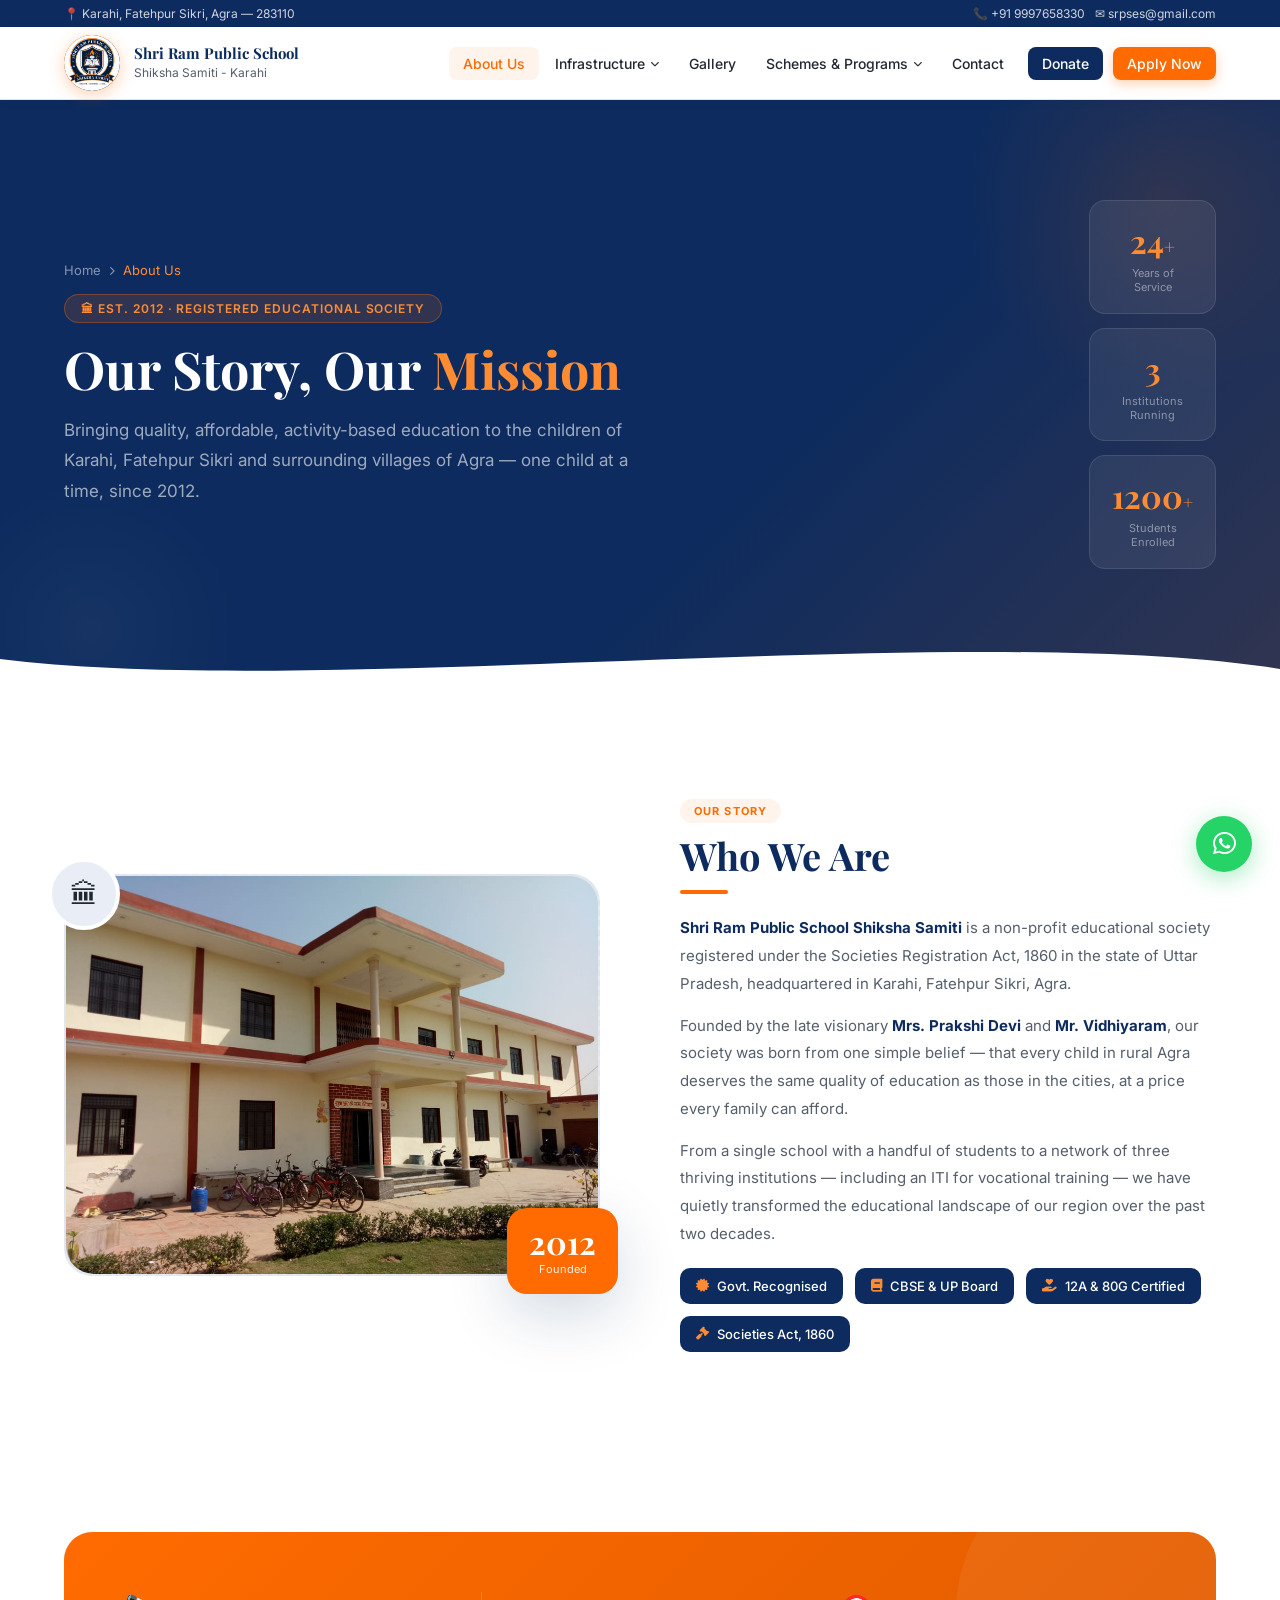
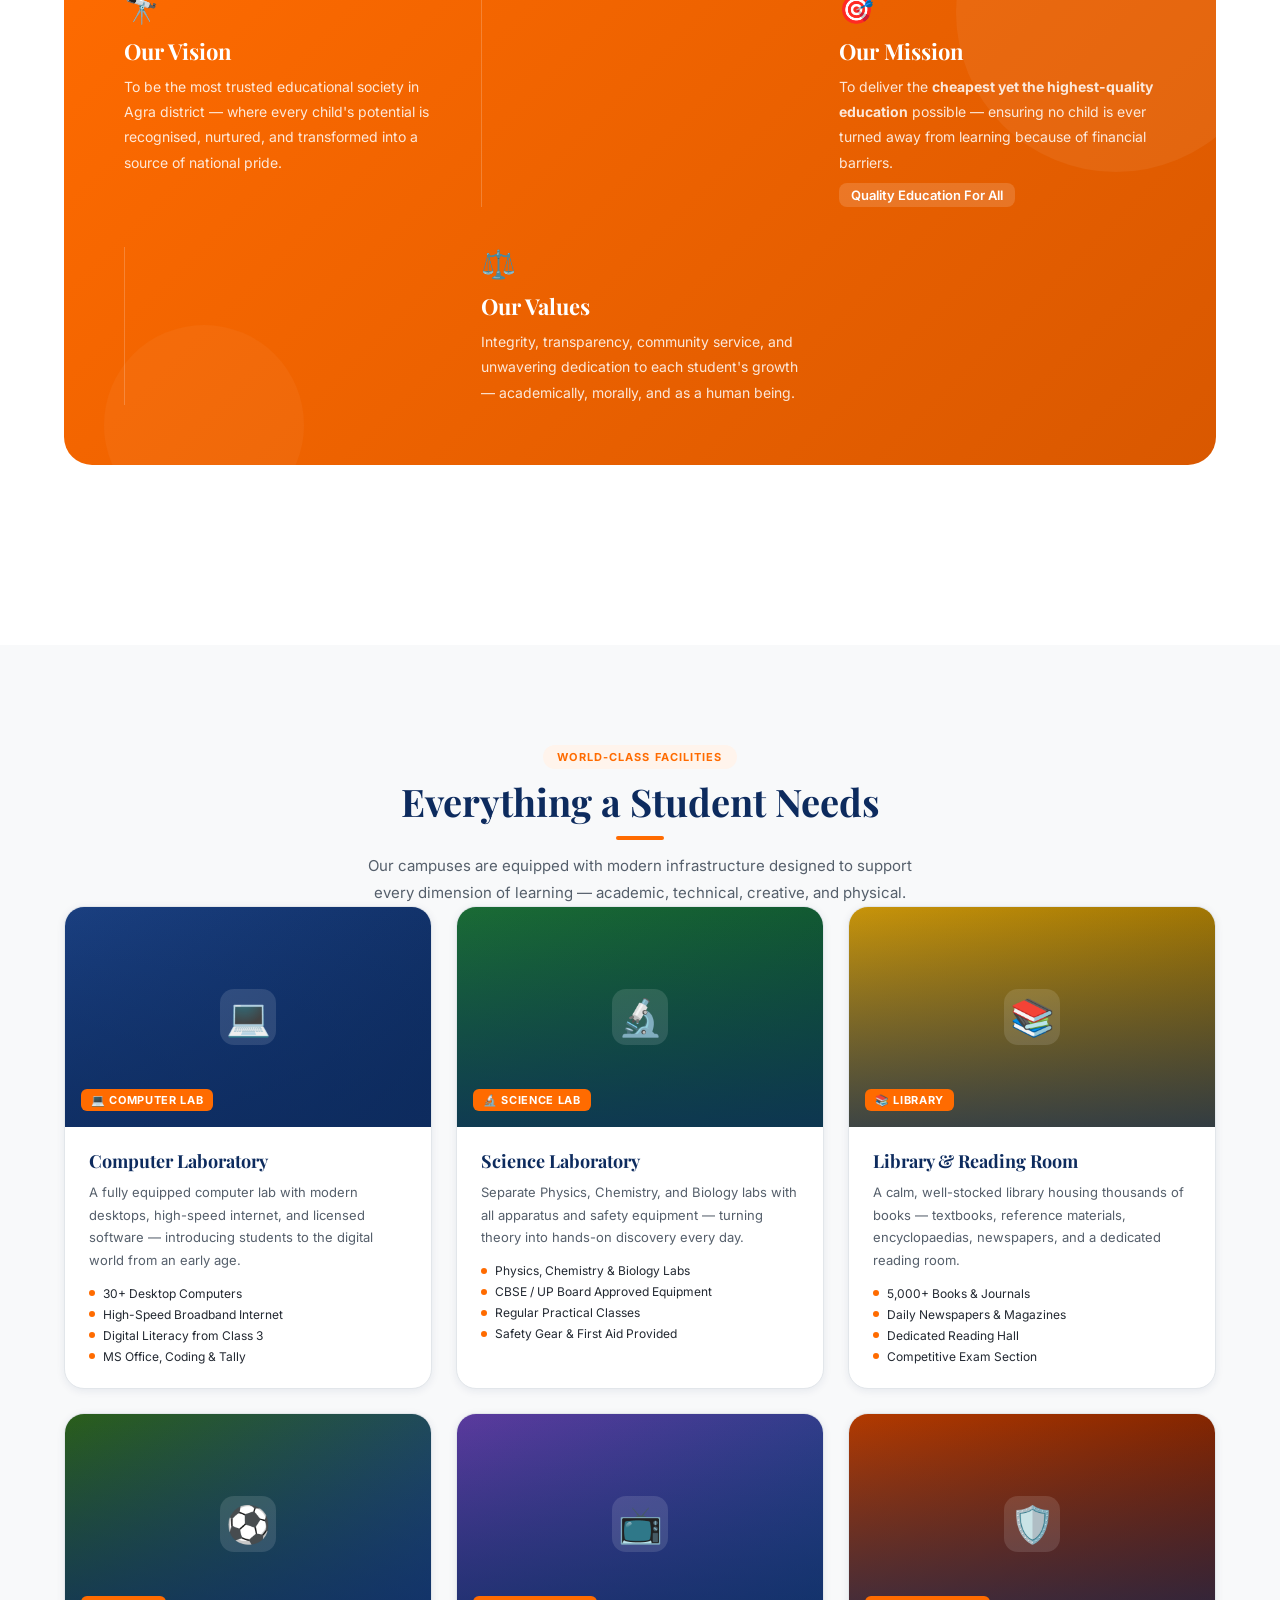
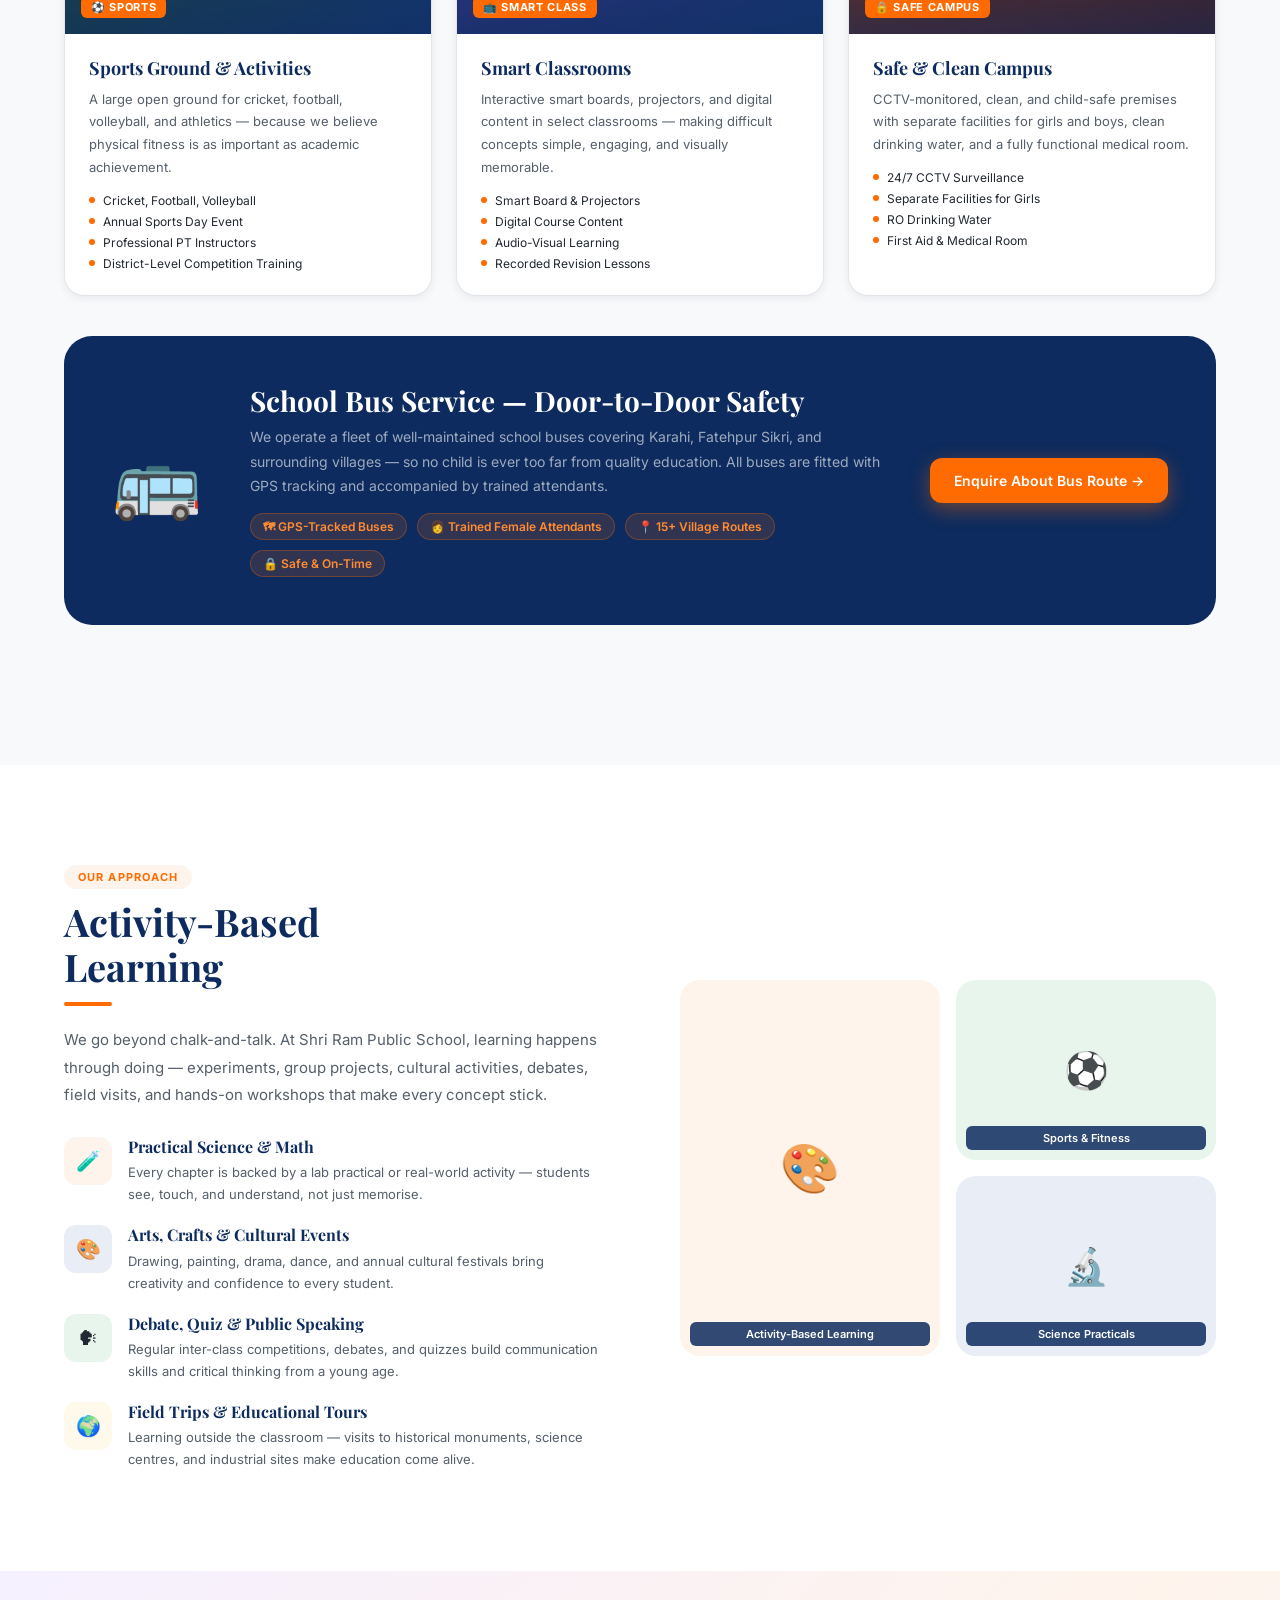
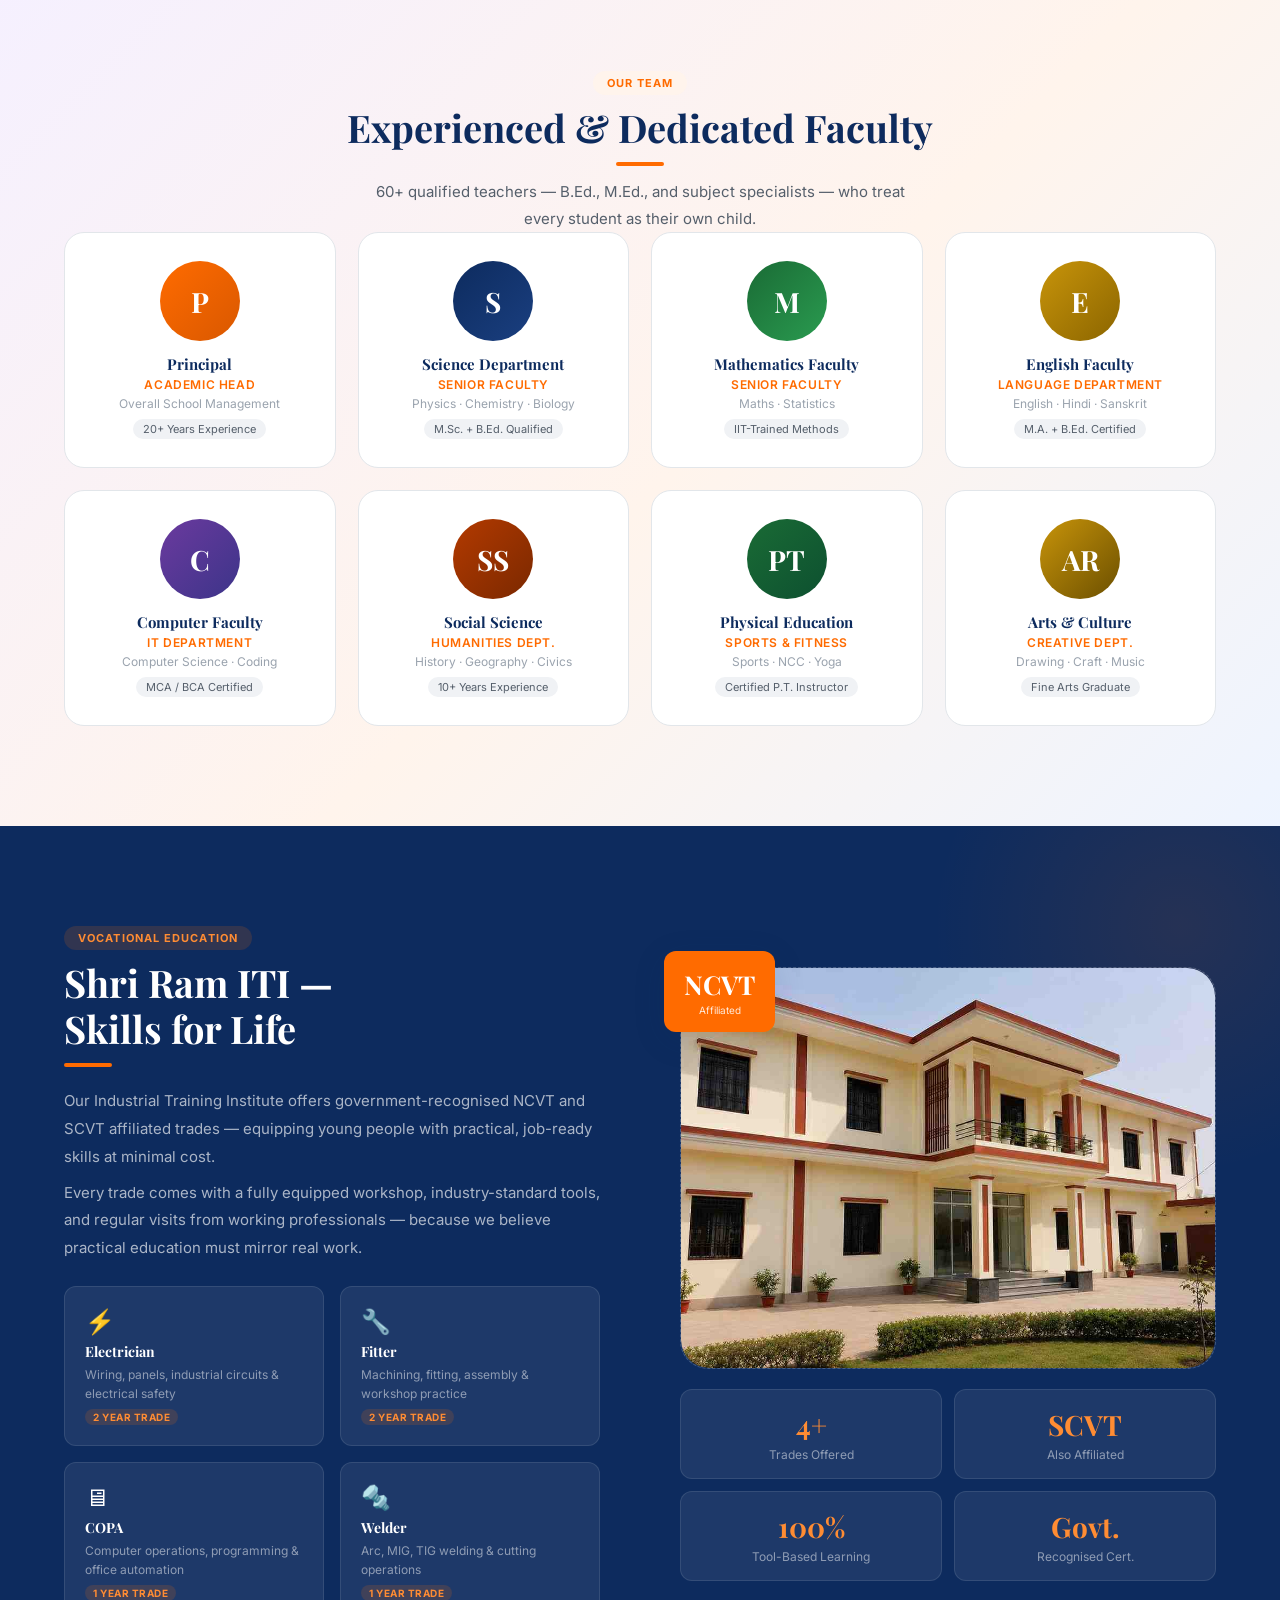
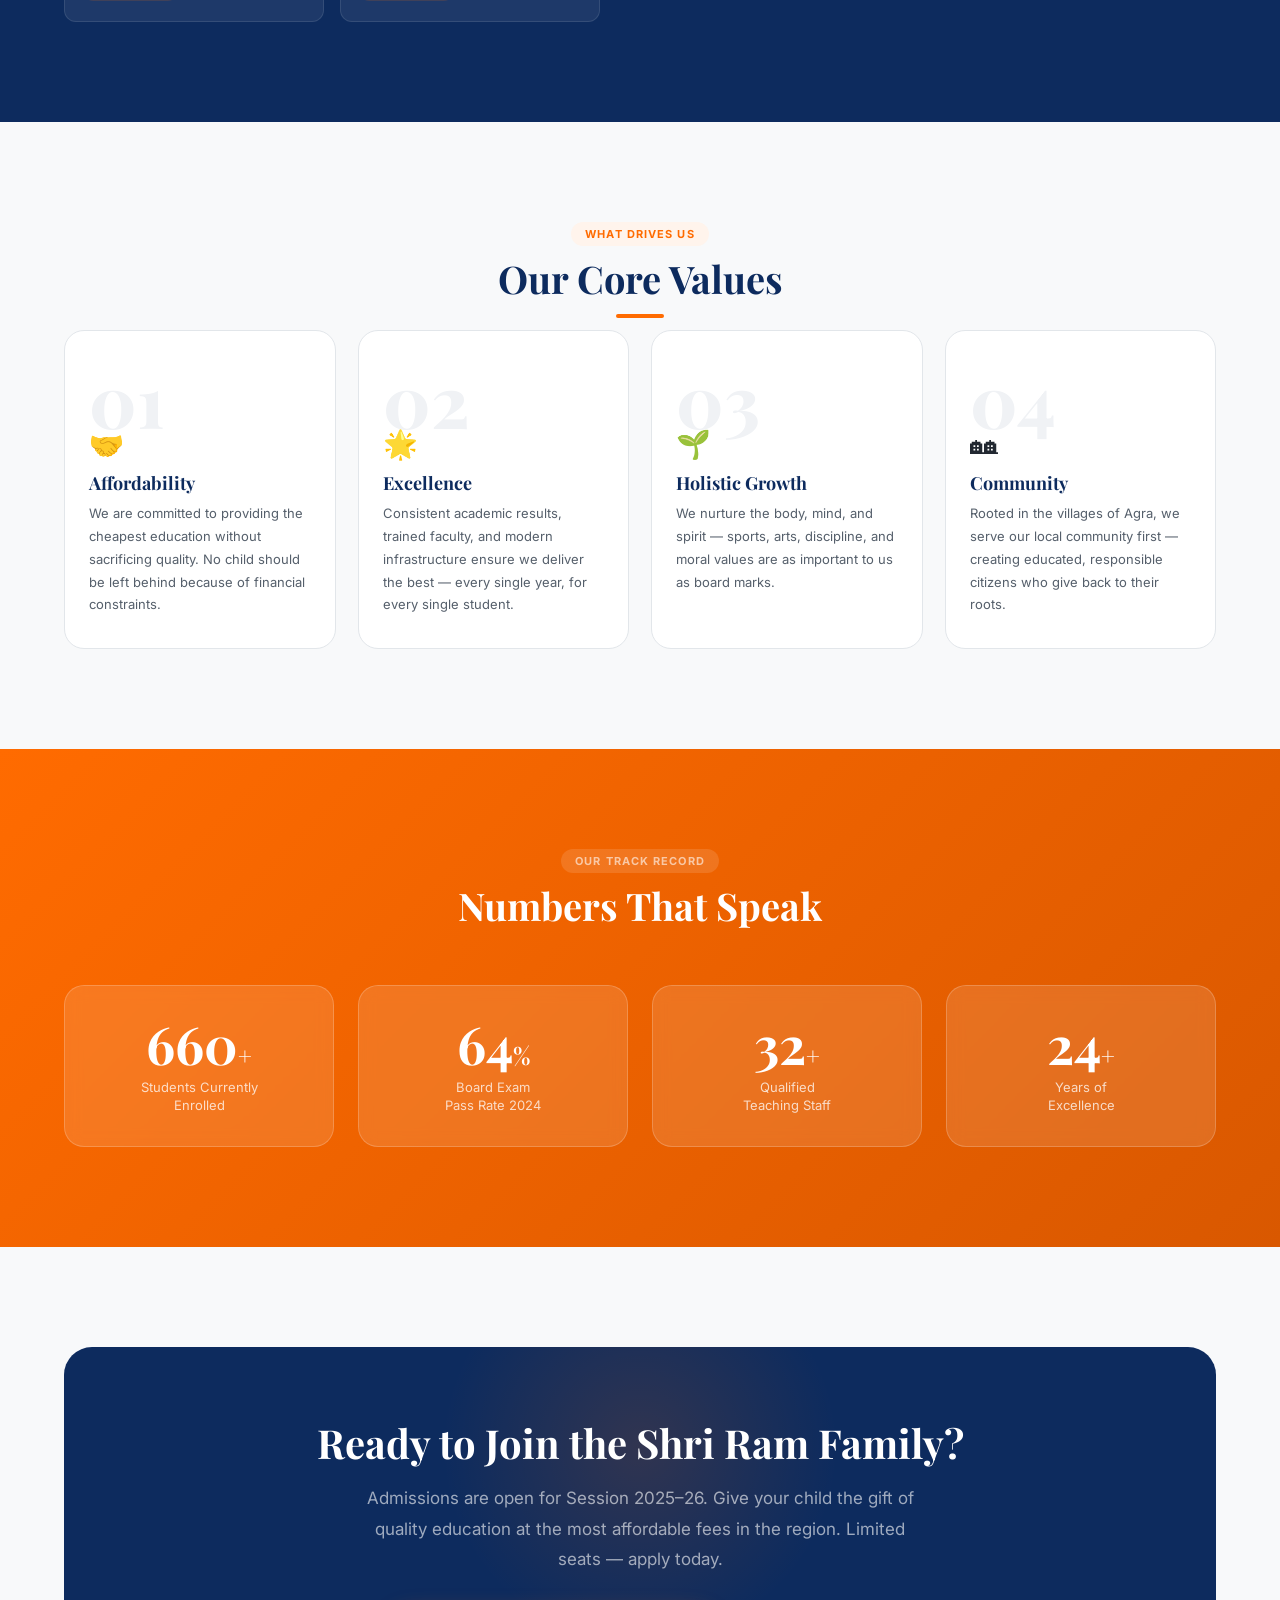
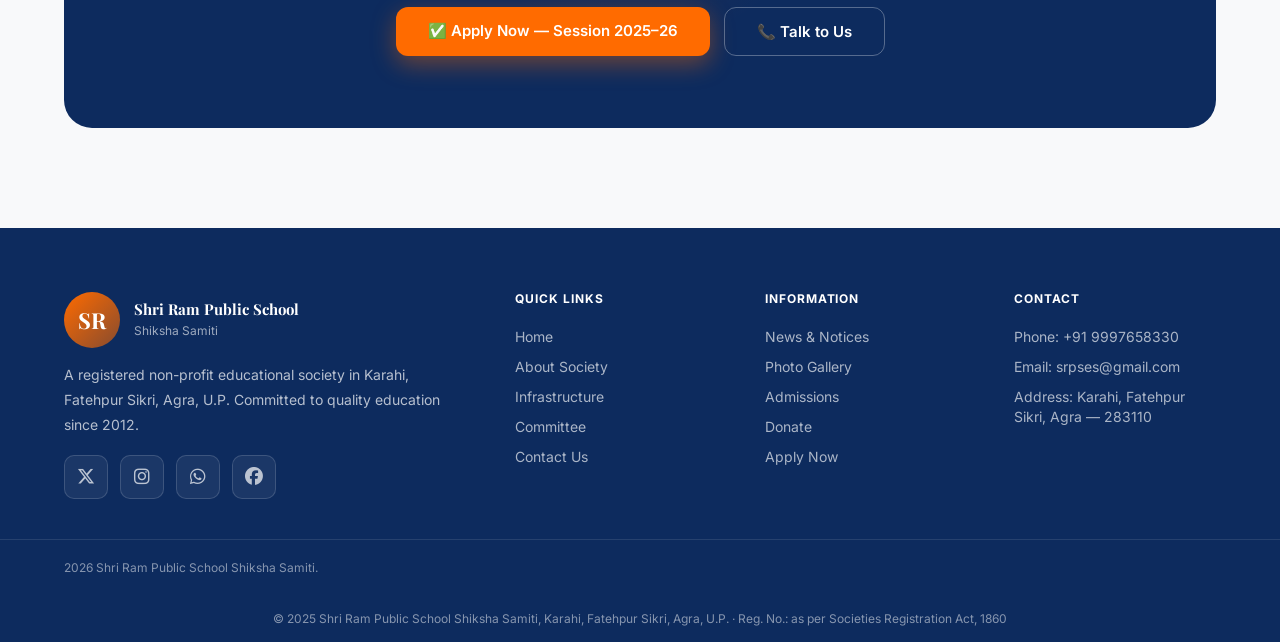
==== commit cfa3ba1e: "Update about.html" ====
--- a/about.html
+++ b/about.html
@@ -909,12 +909,7 @@
         <span class="f-exp">Fine Arts Graduate</span>
       </div>
     </div>
-    <div class="reveal" style="margin-top:clamp(28px,5vw,48px);background:var(--white);border-radius:var(--radius-lg);padding:clamp(20px,4vw,36px);border:1px solid var(--gray-200);display:grid;grid-template-columns:repeat(4,1fr);gap:24px;text-align:center;">
-      <div><div style="font-family:'Playfair Display',serif;font-size:clamp(28px,5vw,40px);font-weight:700;color:var(--saffron);">60+</div><div style="font-size:13px;color:var(--gray-600);margin-top:4px;">Total Teaching Staff</div></div>
-      <div><div style="font-family:'Playfair Display',serif;font-size:clamp(28px,5vw,40px);font-weight:700;color:var(--navy);">100%</div><div style="font-size:13px;color:var(--gray-600);margin-top:4px;">B.Ed./M.Ed. Certified</div></div>
-      <div><div style="font-family:'Playfair Display',serif;font-size:clamp(28px,5vw,40px);font-weight:700;color:var(--green);">15+</div><div style="font-size:13px;color:var(--gray-600);margin-top:4px;">Avg. Years Experience</div></div>
-      <div><div style="font-family:'Playfair Display',serif;font-size:clamp(28px,5vw,40px);font-weight:700;color:var(--gold);">5</div><div style="font-size:13px;color:var(--gray-600);margin-top:4px;">Departments</div></div>
-    </div>
+    
   </div>
 </section>
 
@@ -1062,4 +1057,4 @@
 });
 </script>
 </body>
-</html>+</html>
